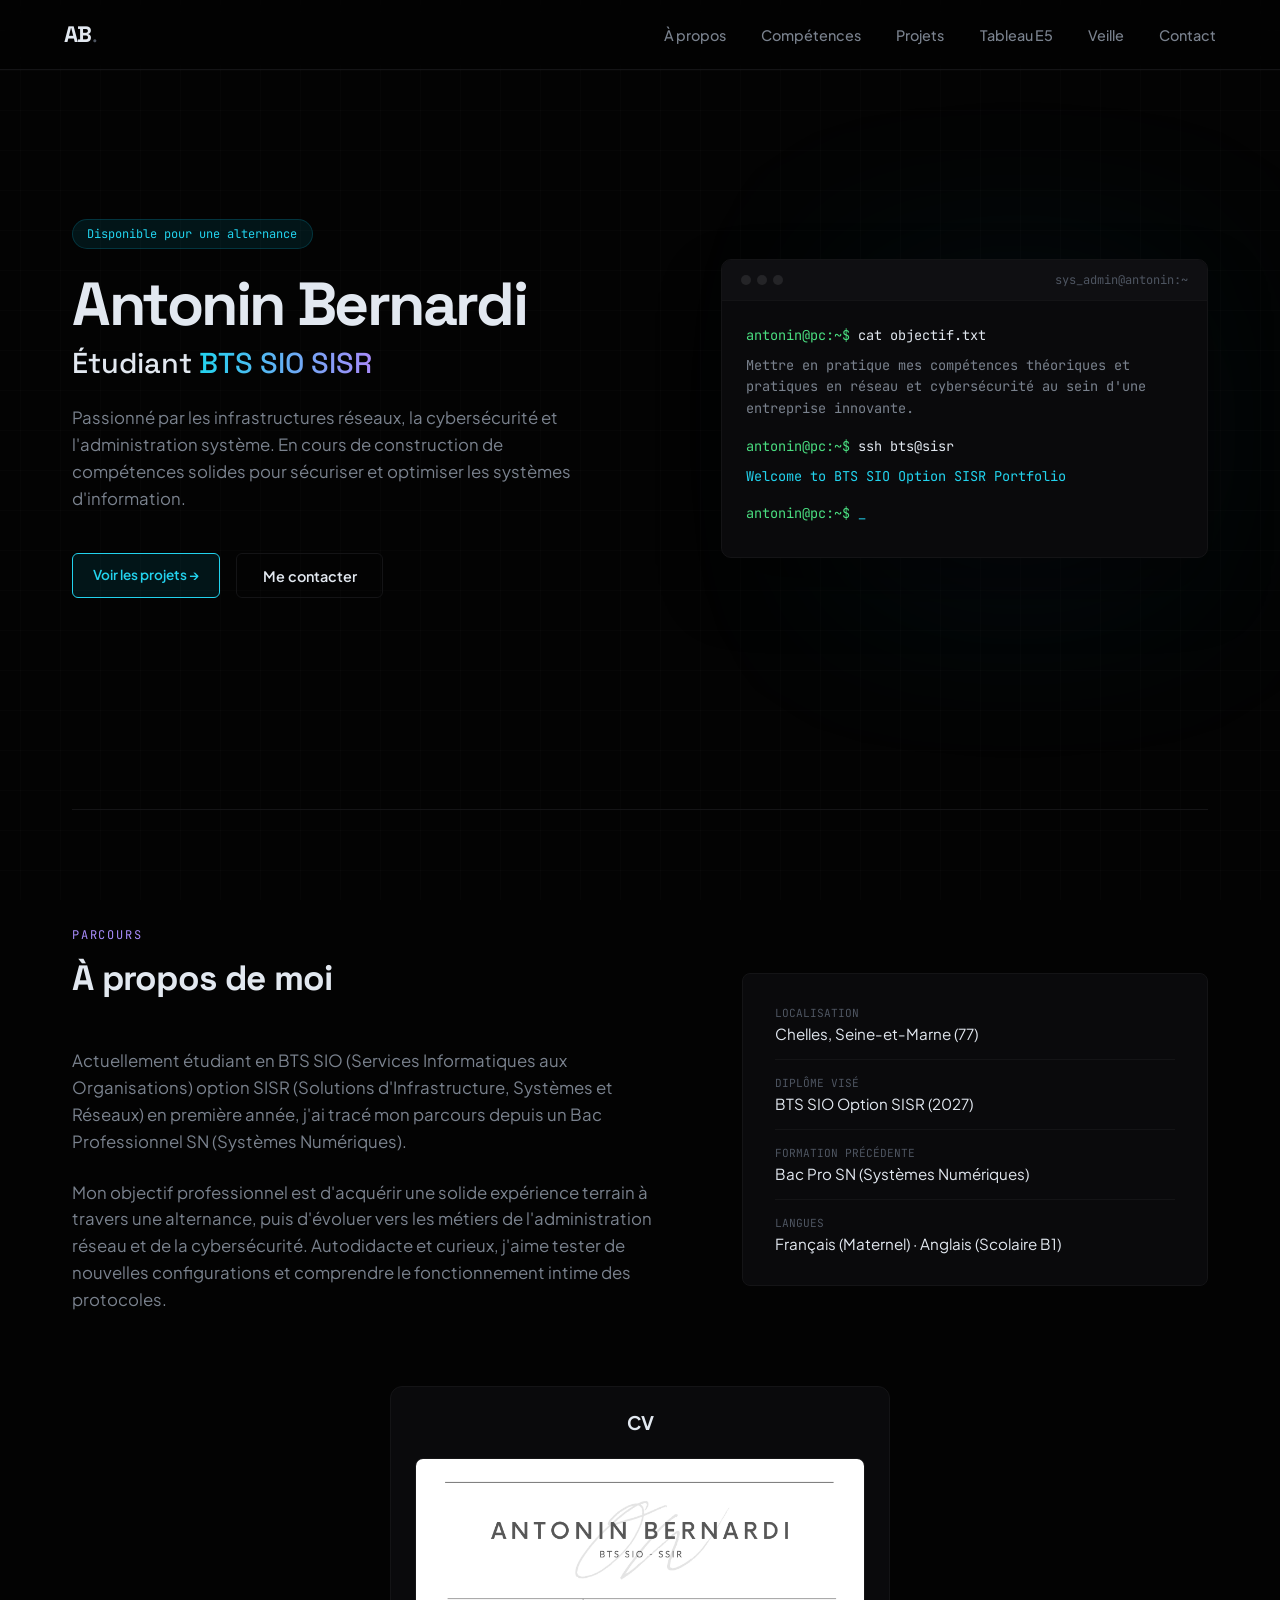
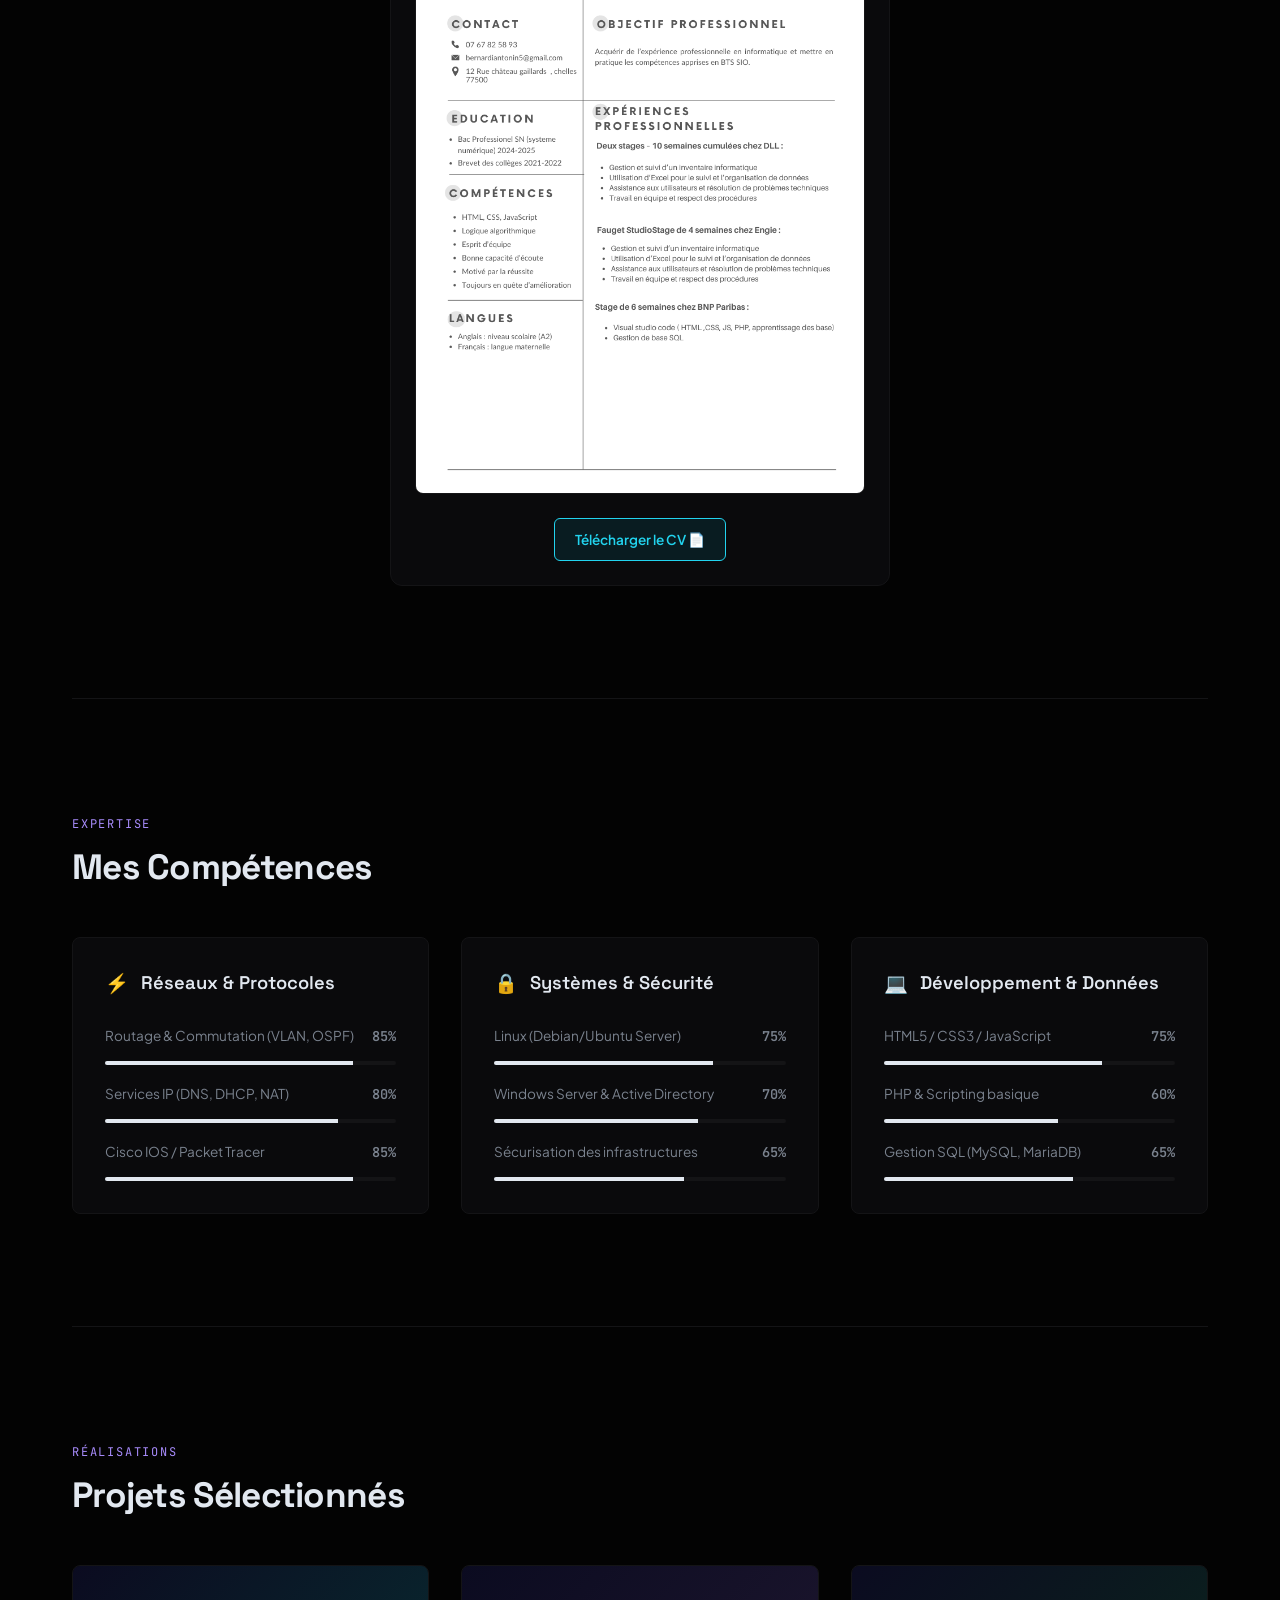
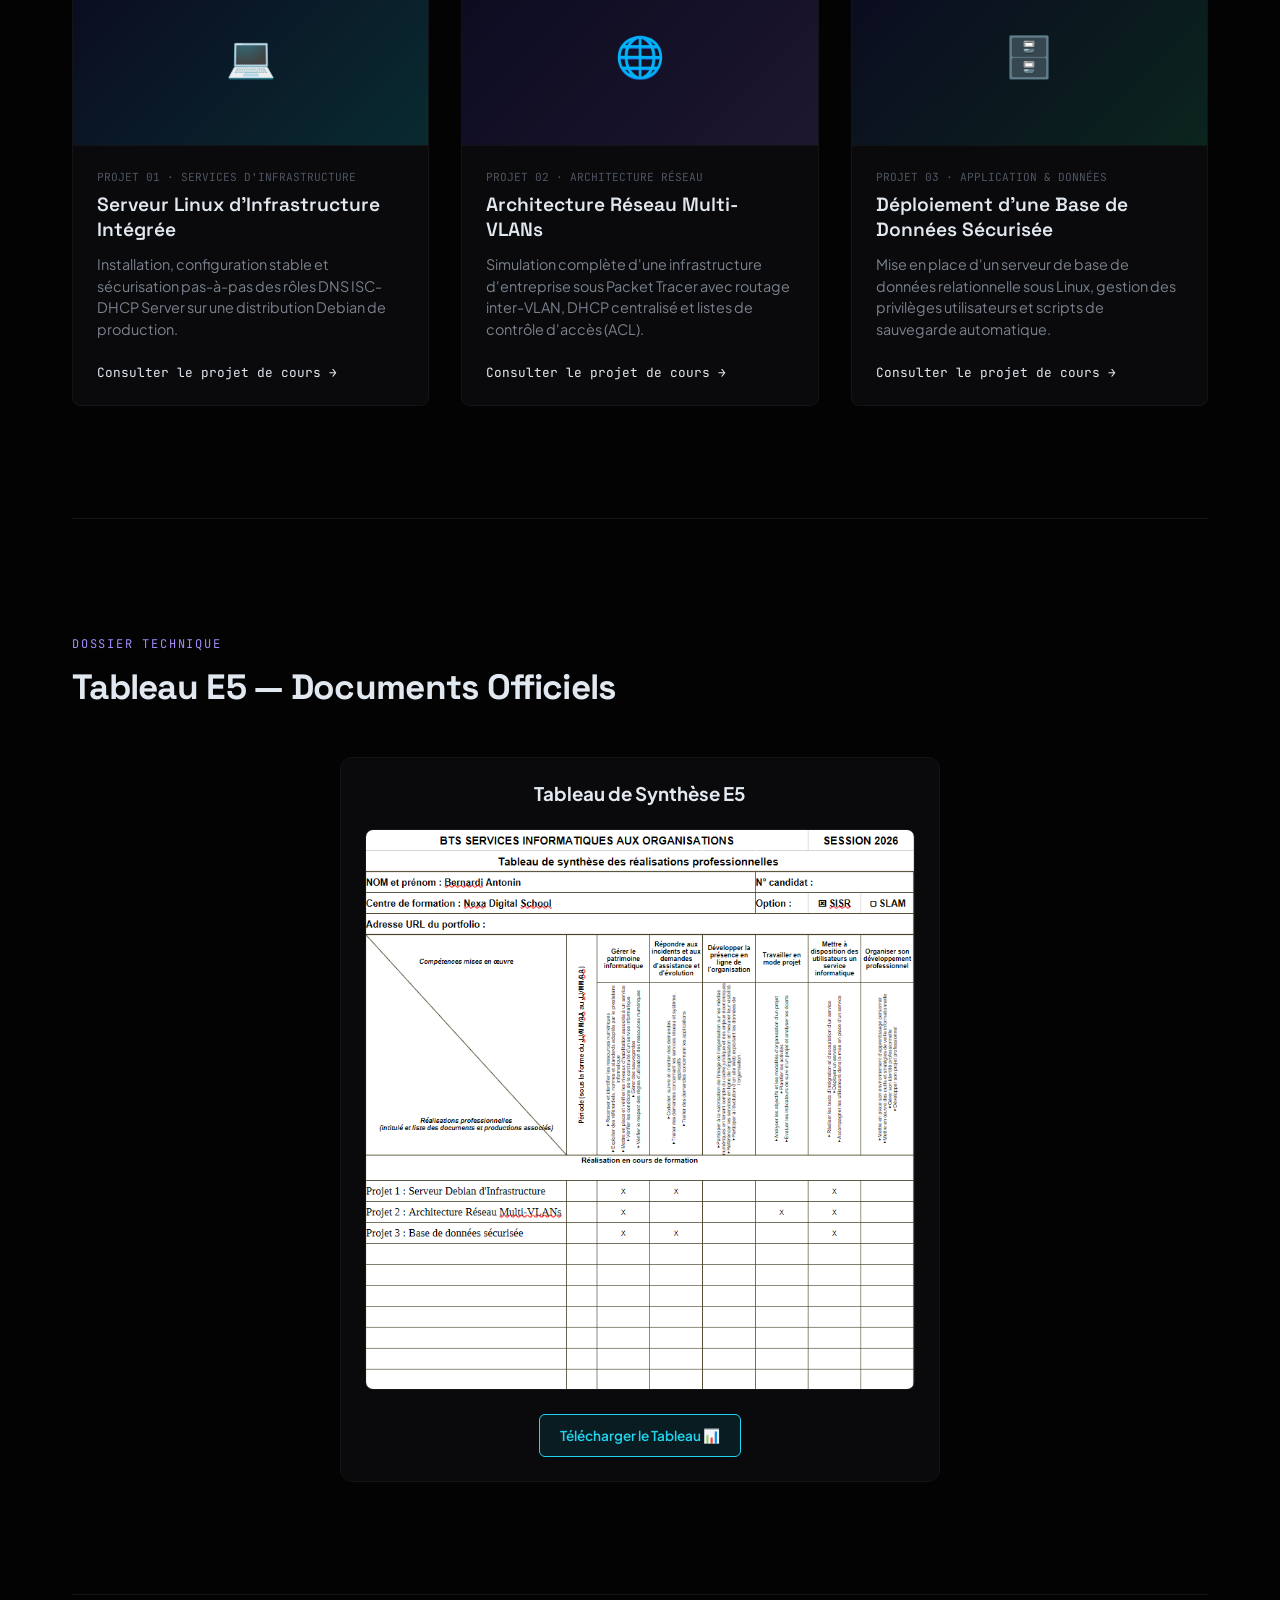
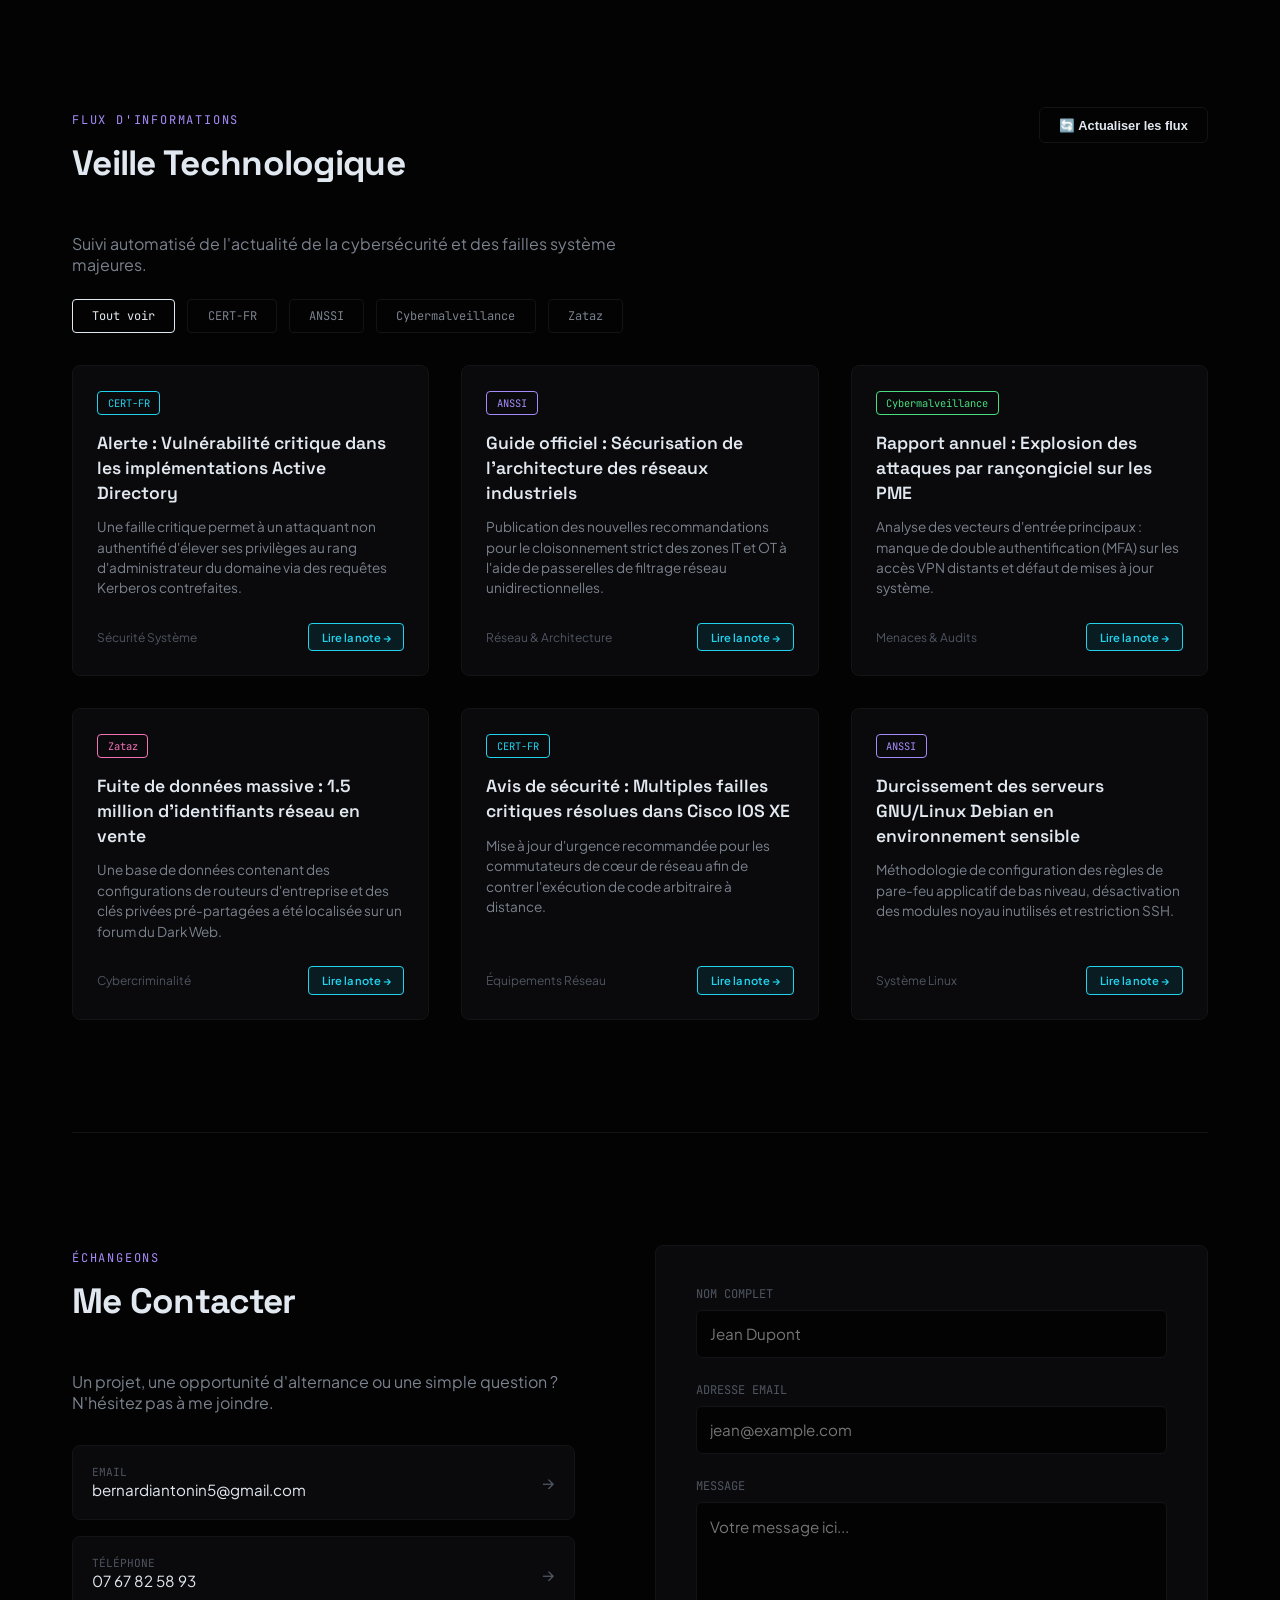
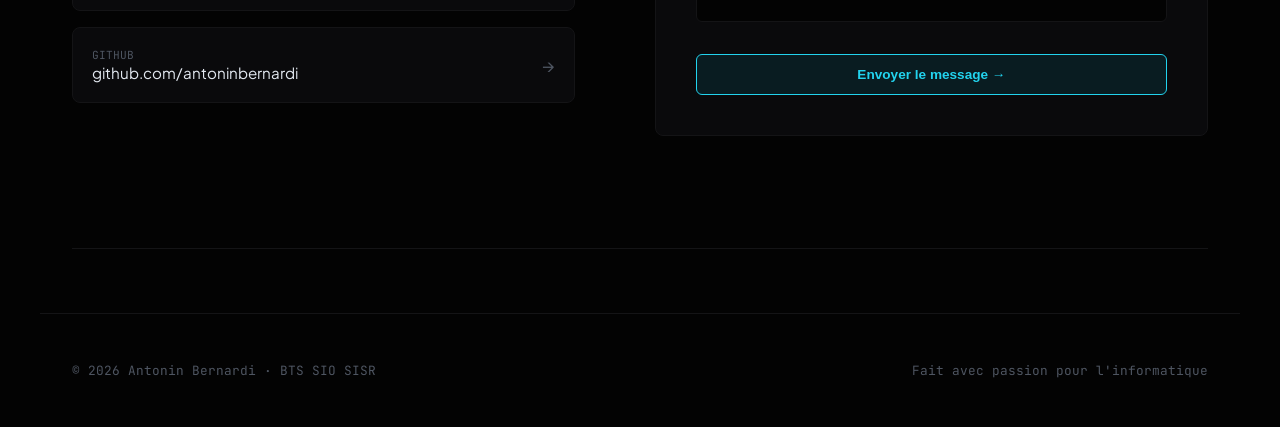
==== index.html @ 94ed448c "Rename index to index.html" ====
<!DOCTYPE html>
<html lang="fr">
<head>
  <meta charset="UTF-8" />
  <meta name="viewport" content="width=device-width, initial-scale=1.0" />
  <title>Antonin Bernardi — Portfolio BTS SIO SISR</title>
  <meta name="description" content="Portfolio d'Antonin Bernardi, étudiant BTS SIO SISR — Solutions d'infrastructure, réseaux, cybersécurité." />
  
  <link rel="preconnect" href="https://fonts.googleapis.com">
  <link rel="preconnect" href="https://fonts.gstatic.com" crossorigin>
  <link href="https://fonts.googleapis.com/css2?family=Space+Grotesk:wght@400;500;600;700&family=Plus+Jakarta+Sans:wght@400;500;600;700&family=JetBrains+Mono:wght@400;500&display=swap" rel="stylesheet">
  
  <link rel="stylesheet" href="css/style.css" />
</head>
<body>

  <div class="bg-mesh"><div class="bg-orb"></div></div>

  <nav>
    <a href="#hero" class="nav-logo">AB<span style="color:var(--text-muted);font-weight:400">.</span></a>
    <div class="nav-links">
      <a href="#about">À propos</a>
      <a href="#skills">Compétences</a>
      <a href="#projects">Projets</a>
      <a href="#Tableau-e5">Tableau E5</a>
      <a href="#veille">Veille</a>
      <a href="#contact">Contact</a>
    </div>
    <button class="nav-hamburger" aria-label="Menu">
      <span></span><span></span><span></span>
    </button>
  </nav>

  <main>
    <section id="hero">
      <div class="hero-left reveal">
        <div class="hero-badge">Disponible pour une alternance</div>
        <h1 class="hero-title">Antonin Bernardi</h1>
        <div class="hero-sub">Étudiant <span class="highlight">BTS SIO SISR</span></div>
        <p class="hero-desc">
          Passionné par les infrastructures réseaux, la cybersécurité et l'administration système. En cours de construction de compétences solides pour sécuriser et optimiser les systèmes d'information.
        </p>
        <div class="hero-actions">
          <a href="#projects" class="btn-primary">Voir les projets →</a>
          <a href="#contact" class="btn-secondary">Me contacter</a>
        </div>
      </div>
      
      <div class="hero-right reveal">
        <div class="hero-card">
          <div class="card-header">
            <span class="dot"></span><span class="dot"></span><span class="dot"></span>
            <span class="card-title">sys_admin@antonin:~</span>
          </div>
          <div class="card-body">
            <p class="code-ln"><span class="code-usr">antonin@pc:~$</span> cat objectif.txt</p>
            <p class="code-out">Mettre en pratique mes compétences théoriques et pratiques en réseau et cybersécurité au sein d'une entreprise innovante.</p>
            <p class="code-ln"><span class="code-usr">antonin@pc:~$</span> ssh bts@sisr</p>
            <p class="code-out" style="color:var(--cyan-txt)">Welcome to BTS SIO Option SISR Portfolio</p>
            <p class="code-ln"><span class="code-usr">antonin@pc:~$</span> <span class="cursor">_</span></p>
          </div>
        </div>
      </div>
    </section>

    <section id="about">
      <div class="section-container">
        <div class="about-inner">
          <div class="about-left reveal">
            <span class="section-tag">Parcours</span>
            <h2 class="section-title">À propos de moi</h2>
            <p class="about-text">
              Actuellement étudiant en BTS SIO (Services Informatiques aux Organisations) option SISR (Solutions d'Infrastructure, Systèmes et Réseaux) en première année, j'ai tracé mon parcours depuis un Bac Professionnel SN (Systèmes Numériques).
            </p>
            <p class="about-text">
              Mon objectif professionnel est d'acquérir une solide expérience terrain à travers une alternance, puis d'évoluer vers les métiers de l'administration réseau et de la cybersécurité. Autodidacte et curieux, j'aime tester de nouvelles configurations et comprendre le fonctionnement intime des protocoles.
            </p>
          </div>
          <div class="about-right reveal">
            <div class="info-box">
              <div class="info-item">
                <span class="info-lbl">Localisation</span>
                <span class="info-val">Chelles, Seine-et-Marne (77)</span>
              </div>
              <div class="info-item">
                <span class="info-lbl">Diplôme visé</span>
                <span class="info-val">BTS SIO Option SISR (2027)</span>
              </div>
              <div class="info-item">
                <span class="info-lbl">Formation Précédente</span>
                <span class="info-val">Bac Pro SN (Systèmes Numériques)</span>
              </div>
              <div class="info-item">
                <span class="info-lbl">Langues</span>
                <span class="info-val">Français (Maternel) · Anglais (Scolaire B1)</span>
              </div>
            </div>
          </div>
        </div>

        <div class="doc-viewer-grid" style="margin-top: 3rem; justify-content: center;">
          <div class="doc-box reveal" style="max-width: 500px; margin: 0 auto;">
            <h3>CV</h3>
            <div class="doc-preview">
              <a href="Image CV.png" target="_blank" title="Cliquez pour agrandir">
                <img src="Image CV.png" alt="Aperçu du CV" class="doc-img" />
              </a>
            </div>
            <a href="Image CV.png" download="CV_Antonin_Bernardi.png" class="btn-primary">Télécharger le CV 📄</a>
          </div>
        </div>

      </div>
    </section>

    <section id="skills">
      <div class="section-container">
        <span class="section-tag">Expertise</span>
        <h2 class="section-title">Mes Compétences</h2>
        <div class="skills-grid">
          <div class="skill-card reveal">
            <div class="skill-header">
              <span class="skill-icon">⚡</span>
              <h3>Réseaux & Protocoles</h3>
            </div>
            <div class="skill-body">
              <div class="skill-item">
                <div class="skill-info"><span>Routage & Commutation (VLAN, OSPF)</span><span class="skill-pct">85%</span></div>
                <div class="skill-bar"><div class="skill-fill" style="width: 85%"></div></div>
              </div>
              <div class="skill-item">
                <div class="skill-info"><span>Services IP (DNS, DHCP, NAT)</span><span class="skill-pct">80%</span></div>
                <div class="skill-bar"><div class="skill-fill" style="width: 80%"></div></div>
              </div>
              <div class="skill-item">
                <div class="skill-info"><span>Cisco IOS / Packet Tracer</span><span class="skill-pct">85%</span></div>
                <div class="skill-bar"><div class="skill-fill" style="width: 85%"></div></div>
              </div>
            </div>
          </div>
          
          <div class="skill-card reveal">
            <div class="skill-header">
              <span class="skill-icon">🔒</span>
              <h3>Systèmes & Sécurité</h3>
            </div>
            <div class="skill-body">
              <div class="skill-item">
                <div class="skill-info"><span>Linux (Debian/Ubuntu Server)</span><span class="skill-pct">75%</span></div>
                <div class="skill-bar"><div class="skill-fill" style="width: 75%"></div></div>
              </div>
              <div class="skill-item">
                <div class="skill-info"><span>Windows Server & Active Directory</span><span class="skill-pct">70%</span></div>
                <div class="skill-bar"><div class="skill-fill" style="width: 70%"></div></div>
              </div>
              <div class="skill-item">
                <div class="skill-info"><span>Sécurisation des infrastructures</span><span class="skill-pct">65%</span></div>
                <div class="skill-bar"><div class="skill-fill" style="width: 65%"></div></div>
              </div>
            </div>
          </div>
          
          <div class="skill-card reveal">
            <div class="skill-header">
              <span class="skill-icon">💻</span>
              <h3>Développement & Données</h3>
            </div>
            <div class="skill-body">
              <div class="skill-item">
                <div class="skill-info"><span>HTML5 / CSS3 / JavaScript</span><span class="skill-pct">75%</span></div>
                <div class="skill-bar"><div class="skill-fill" style="width: 75%"></div></div>
              </div>
              <div class="skill-item">
                <div class="skill-info"><span>PHP & Scripting basique</span><span class="skill-pct">60%</span></div>
                <div class="skill-bar"><div class="skill-fill" style="width: 60%"></div></div>
              </div>
              <div class="skill-item">
                <div class="skill-info"><span>Gestion SQL (MySQL, MariaDB)</span><span class="skill-pct">65%</span></div>
                <div class="skill-bar"><div class="skill-fill" style="width: 65%"></div></div>
              </div>
            </div>
          </div>
        </div>
      </div>
    </section>

    <section id="projects">
      <div class="section-container">
        <span class="section-tag">Réalisations</span>
        <h2 class="section-title">Projets Sélectionnés</h2>
        <div class="projects-grid">
          
          <div class="project-card reveal">
            <div class="project-img-placeholder" style="background: linear-gradient(135deg, #0b0b20, rgba(0,229,255,0.15))">💻</div>
            <div class="project-content">
              <span class="project-meta">Projet 01 · Services d'Infrastructure</span>
              <h3 class="project-title">Serveur Linux d'Infrastructure Intégrée</h3>
              <p class="project-desc">Installation, configuration stable et sécurisation pas-à-pas des rôles DNS ISC-DHCP Server sur une distribution Debian de production.</p>
              <a href="pages/projet1.html" class="project-link">Consulter le projet de cours →</a>
            </div>
          </div>
          
          <div class="project-card reveal">
            <div class="project-img-placeholder" style="background: linear-gradient(135deg, #0b0b20, rgba(139,92,246,0.15))">🌐</div>
            <div class="project-content">
              <span class="project-meta">Projet 02 · Architecture Réseau</span>
              <h3 class="project-title">Architecture Réseau Multi-VLANs</h3>
              <p class="project-desc">Simulation complète d'une infrastructure d'entreprise sous Packet Tracer avec routage inter-VLAN, DHCP centralisé et listes de contrôle d'accès (ACL).</p>
              <a href="pages/projet2.html" class="project-link">Consulter le projet de cours →</a>
            </div>
          </div>
          
          <div class="project-card reveal">
            <div class="project-img-placeholder" style="background: linear-gradient(135deg, #0b0b20, rgba(16,185,129,0.15))">🗄️</div>
            <div class="project-content">
              <span class="project-meta">Projet 03 · Application & Données</span>
              <h3 class="project-title">Déploiement d'une Base de Données Sécurisée</h3>
              <p class="project-desc">Mise en place d'un serveur de base de données relationnelle sous Linux, gestion des privilèges utilisateurs et scripts de sauvegarde automatique.</p>
              <a href="pages/projet3.html" class="project-link">Consulter le projet de cours →</a>
            </div>
          </div>
          
        </div>
      </div>
    </section>

    <section id="Tableau-e5">
      <div class="section-container">
        <span class="section-tag">Dossier Technique</span>
        <h2 class="section-title">Tableau E5 — Documents Officiels</h2>
        
        <div class="doc-viewer-grid" style="display: flex; justify-content: center;">
          
          <div class="doc-box reveal" style="width: 100%; max-width: 600px;">
            <h3>Tableau de Synthèse E5</h3>
            <div class="doc-preview">
              <a href="Image Tableau de Synthése.png" target="_blank" title="Cliquez pour agrandir">
                <img src="Image Tableau de Synthése.png" alt="Aperçu du Tableau" class="doc-img" />
              </a>
            </div>
            <a href="Image Tableau de Synthése.png" download="Tableau_Synthese.png" class="btn-primary">Télécharger le Tableau 📊</a>
          </div>

        </div>
      </div>
    </section>

    <section id="veille">
      <div class="section-container">
        <div class="veille-header-row" style="display:flex; justify-content:space-between; align-items:flex-start; flex-wrap:wrap; gap:1rem;">
          <div>
            <span class="section-tag">Flux d'informations</span>
            <h2 class="section-title">Veille Technologique</h2>
            <p style="color:var(--text-main); margin-bottom:1.5rem; max-width:600px;">Suivi automatisé de l'actualité de la cybersécurité et des failles système majeures.</p>
          </div>
          <button id="refresh-veille" class="btn-secondary" style="padding:0.6rem 1.2rem; font-size:0.8rem; display:inline-flex; align-items:center; gap:0.5rem; cursor:pointer;">
            🔄 Actualiser les flux
          </button>
        </div>
        <div class="veille-filters">
          <button class="source-btn active" data-source="all">Tout voir</button>
          <button class="source-btn" data-source="certfr">CERT-FR</button>
          <button class="source-btn" data-source="anssi">ANSSI</button>
          <button class="source-btn" data-source="cyber">Cybermalveillance</button>
          <button class="source-btn" data-source="zk">Zataz</button>
        </div>
        <div class="veille-grid" id="veille-container">
        </div>
      </div>
    </section>

    <section id="contact">
      <div class="section-container contact-inner">
        <div class="reveal">
          <span class="section-tag">Échangeons</span>
          <h2 class="section-title">Me Contacter</h2>
          <p style="color:var(--text-main); margin-bottom: 2rem;">Un projet, une opportunité d'alternance ou une simple question ? N'hésitez pas à me joindre.</p>
          <div class="contact-links">
            <a href="mailto:bernardiantonin5@gmail.com" class="contact-link">
              <div class="contact-link-left"><span class="contact-link-lbl">Email</span><span class="contact-link-val">bernardiantonin5@gmail.com</span></div>
              <span class="contact-link-arrow">→</span>
            </a>
            <a href="tel:0767825893" class="contact-link">
              <div class="contact-link-left"><span class="contact-link-lbl">Téléphone</span><span class="contact-link-val">07 67 82 58 93</span></div>
              <span class="contact-link-arrow">→</span>
            </a>
            <a href="https://github.com/antoninbernardi" target="_blank" class="contact-link">
              <div class="contact-link-left"><span class="contact-link-lbl">GitHub</span><span class="contact-link-val">github.com/antoninbernardi</span></div>
              <span class="contact-link-arrow">→</span>
            </a>
          </div>
        </div>

        <div class="reveal">
          <form class="contact-form" onsubmit="event.preventDefault(); alert('Message simulé avec succès !');">
            <div class="form-group">
              <label class="form-label" for="name">Nom complet</label>
              <input class="form-input" type="text" id="name" placeholder="Jean Dupont" required />
            </div>
            <div class="form-group">
              <label class="form-label" for="email">Adresse Email</label>
              <input class="form-input" type="email" id="email" placeholder="jean@example.com" required />
            </div>
            <div class="form-group">
              <label class="form-label" for="message">Message</label>
              <textarea class="form-textarea" id="message" placeholder="Votre message ici..." required></textarea>
            </div>
            <button type="submit" class="btn-primary form-submit">Envoyer le message →</button>
          </form>
        </div>
      </div>
    </section>
  </main>

  <footer>
    <span>© 2026 Antonin Bernardi · BTS SIO SISR</span>
    <span>Fait avec passion pour l'informatique</span>
  </footer>

  <script src="js/main.js"></script>
</body>
</html>
---- css/style.css ----
:root {
    --bg: #030303;
    --surface: #0a0a0c;
    --border: #141416;
    --text-main: #7a828e;
    --text-bright: #e2e8f0;
    --text-muted: #4e5561;
    --cyan-bg: rgba(6, 182, 212, 0.10);
    --cyan-txt: #22d3ee;
    --violet-bg: rgba(139, 92, 246, 0.10);
    --violet-txt: #a78bfa;
    --green-bg: rgba(34, 197, 94, 0.10);
    --green-txt: #4ade80;
    --pink-bg: rgba(236, 72, 153, 0.10);
    --pink-txt: #f472b6;
}

* {
    margin: 0;
    padding: 0;
    box-sizing: border-box;
}

html {
    scroll-behavior: smooth;
    background-color: var(--bg);
    color: var(--text-bright);
    font-family: 'Plus Jakarta Sans', sans-serif;
    -webkit-font-smoothing: antialiased;
}

body {
    overflow-x: hidden;
    position: relative;
}

/* ── FOND DE MAILLE HYBRIDE GRAPHISME AVANCÉ ── */
.bg-mesh {
    position: fixed;
    top: 0;
    left: 0;
    width: 100vw;
    height: 100vh;
    z-index: -2;
    background-image: linear-gradient(rgba(255, 255, 255, 0.015) 1px, transparent 1px), linear-gradient(90deg, rgba(255, 255, 255, 0.015) 1px, transparent 1px);
    background-size: 40px 40px;
    background-position: center center;
}

.bg-orb {
    position: absolute;
    top: 20%;
    left: 60%;
    width: 500px;
    height: 500px;
    background: radial-gradient(circle, rgba(139, 92, 246, 0.08) 0%, rgba(6, 182, 212, 0.03) 50%, transparent 100%);
    filter: blur(60px);
    z-index: -1;
    pointer-events: none;
}

/* ── BARRE DE NAVIGATION (FIXE ULTRA CLEAN) ── */
nav {
    position: fixed;
    top: 0;
    left: 0;
    width: 100%;
    height: 70px;
    background: rgba(3, 3, 3, 0.75);
    backdrop-filter: blur(12px);
    -webkit-backdrop-filter: blur(12px);
    border-bottom: 1px solid var(--border);
    display: flex;
    justify-content: space-between;
    align-items: center;
    padding: 0 4rem;
    z-index: 100;
}

.nav-logo {
    font-family: 'Space Grotesk', sans-serif;
    font-weight: 700;
    font-size: 1.4rem;
    color: var(--text-bright);
    text-decoration: none;
    letter-spacing: -0.03em;
}

.nav-links {
    display: flex;
    gap: 2.2rem;
}

    .nav-links a {
        color: var(--text-main);
        text-decoration: none;
        font-size: 0.9rem;
        font-weight: 500;
        transition: color 0.25s ease;
    }

        .nav-links a:hover {
            color: var(--text-bright);
        }

.nav-hamburger {
    display: none;
    flex-direction: column;
    gap: 5px;
    background: none;
    border: none;
    cursor: pointer;
}

    .nav-hamburger span {
        width: 22px;
        height: 2px;
        background: var(--text-bright);
        transition: 0.3s;
    }

/* ── CONTENEURS DU CONTENU GLOBAL ── */
main {
    max-width: 1200px;
    margin: 0 auto;
    padding: 0 2rem;
}

section {
    padding: 7rem 0;
    border-bottom: 1px solid var(--border);
}

.section-container {
    width: 100%;
}

.section-tag {
    font-family: 'JetBrains Mono', monospace;
    font-size: 0.75rem;
    color: var(--violet-txt);
    text-transform: uppercase;
    letter-spacing: 0.15em;
    display: inline-block;
    margin-bottom: 0.75rem;
}

.section-title {
    font-family: 'Space Grotesk', sans-serif;
    font-size: 2.2rem;
    font-weight: 700;
    letter-spacing: -0.02em;
    margin-bottom: 3rem;
}

/* ── MODULE HERO DE PRÉSENTATION ── */
#hero {
    min-height: 90vh;
    display: grid;
    grid-template-columns: 1.2fr 1fr;
    align-items: center;
    gap: 4rem;
    padding-top: 120px;
}

.hero-badge {
    display: inline-flex;
    background: var(--cyan-bg);
    color: var(--cyan-txt);
    font-family: 'JetBrains Mono', monospace;
    font-size: 0.75rem;
    padding: 0.4rem 0.9rem;
    border-radius: 20px;
    border: 1px solid rgba(6, 182, 212, 0.2);
    margin-bottom: 1.5rem;
}

.hero-title {
    font-family: 'Space Grotesk', sans-serif;
    font-size: 3.8rem;
    font-weight: 700;
    line-height: 1.05;
    letter-spacing: -0.04em;
    margin-bottom: 0.5rem;
}

.hero-sub {
    font-family: 'Space Grotesk', sans-serif;
    font-size: 1.8rem;
    color: var(--text-bright);
    font-weight: 500;
    margin-bottom: 1.5rem;
}

    .hero-sub .highlight {
        color: transparent;
        -webkit-text-fill-color: transparent;
        background: linear-gradient(90deg, var(--cyan-txt), var(--violet-txt));
        -webkit-background-clip: text;
        background-clip: text;
    }

.hero-desc {
    color: var(--text-main);
    font-size: 1.05rem;
    line-height: 1.6;
    margin-bottom: 2.5rem;
    max-width: 520px;
}

.hero-actions {
    display: flex;
    gap: 1rem;
}

.btn-primary {
    background: var(--text-bright);
    color: var(--bg);
    padding: 0.8rem 1.6rem;
    border-radius: 6px;
    text-decoration: none;
    font-size: 0.9rem;
    font-weight: 600;
    border: 1px solid var(--text-bright);
    transition: all 0.25s ease;
}

    .btn-primary:hover {
        background: transparent;
        color: var(--text-bright);
    }

.btn-secondary {
    background: transparent;
    color: var(--text-bright);
    padding: 0.8rem 1.6rem;
    border-radius: 6px;
    text-decoration: none;
    font-size: 0.9rem;
    font-weight: 600;
    border: 1px solid var(--border);
    transition: background 0.25s, border-color 0.25s;
}

    .btn-secondary:hover {
        border-color: var(--text-main);
        background: rgba(255, 255, 255, 0.02);
    }

/* CARTE CONSOLE LINUX */
.hero-card {
    background: var(--surface);
    border: 1px solid var(--border);
    border-radius: 10px;
    box-shadow: 0 30px 60px rgba(0, 0, 0, 0.4);
    overflow: hidden;
}

.card-header {
    background: #0f0f12;
    padding: 0.75rem 1.2rem;
    border-bottom: 1px solid var(--border);
    display: flex;
    align-items: center;
    gap: 6px;
}

    .card-header .dot {
        width: 10px;
        height: 10px;
        border-radius: 50%;
        background: #242427;
    }

.card-title {
    font-family: 'JetBrains Mono', monospace;
    font-size: 0.75rem;
    color: var(--text-muted);
    margin-left: auto;
}

.card-body {
    padding: 1.5rem;
    font-family: 'JetBrains Mono', monospace;
    font-size: 0.85rem;
    line-height: 1.6;
}

.code-ln {
    color: var(--text-bright);
    margin-bottom: 0.5rem;
}

.code-usr {
    color: var(--green-txt);
}

.code-out {
    color: var(--text-main);
    margin-bottom: 1rem;
}

.cursor {
    animation: blink 1s infinite;
    color: var(--cyan-txt);
}

@keyframes blink {
    50% {
        opacity: 0;
    }
}

/* ── PARCOURS À PROPOS ── */
.about-inner {
    display: grid;
    grid-template-columns: 1.3fr 1fr;
    gap: 4rem;
    align-items: center;
}

.about-text {
    color: var(--text-main);
    font-size: 1.05rem;
    line-height: 1.6;
    margin-bottom: 1.5rem;
}

.info-box {
    background: var(--surface);
    border: 1px solid var(--border);
    border-radius: 8px;
    padding: 2rem;
}

.info-item {
    display: flex;
    flex-direction: column;
    padding-bottom: 1rem;
    margin-bottom: 1rem;
    border-bottom: 1px solid var(--border);
}

    .info-item:last-child {
        border-bottom: none;
        margin-bottom: 0;
        padding-bottom: 0;
    }

.info-lbl {
    font-family: 'JetBrains Mono', monospace;
    font-size: 0.7rem;
    color: var(--text-muted);
    text-transform: uppercase;
}

.info-val {
    font-size: 0.95rem;
    color: var(--text-bright);
    margin-top: 0.25rem;
}

/* ── GRILLE DES COMPÉTENCES TECHNIQUES ── */
.skills-grid {
    display: grid;
    grid-template-columns: repeat(3, 1fr);
    gap: 2rem;
}

.skill-card {
    background: var(--surface);
    border: 1px solid var(--border);
    border-radius: 8px;
    padding: 2rem;
}

.skill-header {
    display: flex;
    align-items: center;
    gap: 0.75rem;
    margin-bottom: 2rem;
}

.skill-icon {
    font-size: 1.2rem;
}

.skill-header h3 {
    font-family: 'Space Grotesk', sans-serif;
    font-size: 1.15rem;
    font-weight: 600;
}

.skill-item {
    margin-bottom: 1.25rem;
}


.skill-info {
    display: flex;
    justify-content: space-between;
    align-items: center;
    width: 100%;
    margin-bottom: 0.5rem;
}

.skill-pct {
    font-family: 'JetBrains Mono', monospace;
    font-size: 0.85rem;
    color: var(--text-bright);
    font-weight: 600;
}

    .skill-item:last-child {
        margin-bottom: 0;
    }

    .skill-item span {
        font-size: 0.85rem;
        color: var(--text-main);
        display: block;
        margin-bottom: 0.5rem;
    }

.skill-bar {
    width: 100%;
    height: 4px;
    background: var(--border);
    border-radius: 2px;
    overflow: hidden;
}

.skill-fill {
    height: 100%;
    background: var(--text-bright);
    width: 0%;
    transition: width 1s cubic-bezier(0.16, 1, 0.3, 1);
}

/* ── GRILLE DE PRÉSENTATION DES PROJETS ── */
.projects-grid {
    display: grid;
    grid-template-columns: repeat(3, 1fr);
    gap: 2rem;
}

.project-card {
    background: var(--surface);
    border: 1px solid var(--border);
    border-radius: 8px;
    overflow: hidden;
    display: flex;
    flex-direction: column;
}

.project-img-placeholder {
    width: 100%;
    height: 180px;
    display: flex;
    align-items: center;
    justify-content: center;
    font-size: 2.5rem;
    border-bottom: 1px solid var(--border);
}

.project-content {
    padding: 1.5rem;
    display: flex;
    flex-direction: column;
    flex-grow: 1;
}

.project-meta {
    font-family: 'JetBrains Mono', monospace;
    font-size: 0.7rem;
    color: var(--text-muted);
    text-transform: uppercase;
    margin-bottom: 0.5rem;
}

.project-title {
    font-family: 'Space Grotesk', sans-serif;
    font-size: 1.2rem;
    font-weight: 600;
    margin-bottom: 0.75rem;
}

.project-desc {
    color: var(--text-main);
    font-size: 0.9rem;
    line-height: 1.5;
    margin-bottom: 1.5rem;
}

.project-link {
    font-family: 'JetBrains Mono', monospace;
    font-size: 0.8rem;
    color: var(--text-bright);
    text-decoration: none;
    margin-top: auto;
}

/* ── EXAMENS ET PREUVE E5 ── */
.doc-viewer-grid {
    display: grid;
    grid-template-columns: 1fr 1fr;
    gap: 4rem;
    align-items: center;
}

.doc-info h3 {
    font-family: 'Space Grotesk', sans-serif;
    font-size: 1.4rem;
    margin-bottom: 1rem;
}

.doc-info p {
    color: var(--text-main);
    line-height: 1.6;
    margin-bottom: 2rem;
}

.cv-preview-img {
    width: 100%;
    max-width: 400px;
    border-radius: 6px;
    border: 1px solid var(--border);
    box-shadow: 0 15px 35px rgba(0,0,0,0.3);
    display: block;
    margin: 0 auto;
}

/* ── MODULE VEILLE TECHNOLOGIQUE AUTOMATIQUE ── */
.veille-filters {
    display: flex;
    gap: 0.75rem;
    margin-bottom: 2rem;
}

.source-btn {
    background: transparent;
    border: 1px solid var(--border);
    color: var(--text-main);
    padding: 0.5rem 1.2rem;
    border-radius: 4px;
    font-family: 'JetBrains Mono', monospace;
    font-size: 0.75rem;
    cursor: pointer;
    transition: all 0.2s;
}

    .source-btn:hover, .source-btn.active {
        border-color: var(--text-bright);
        color: var(--text-bright);
    }

.veille-grid {
    display: grid;
    grid-template-columns: repeat(3, 1fr);
    gap: 2rem;
}

.veille-card {
    background: var(--surface);
    border: 1px solid var(--border);
    border-radius: 8px;
    padding: 1.5rem;
    display: flex;
    flex-direction: column;
    justify-content: space-between;
}

.veille-source-tag {
    font-family: 'JetBrains Mono', monospace;
    font-size: 0.65rem;
    padding: 0.25rem 0.6rem;
    border-radius: 4px;
    border: 1px solid transparent;
    display: inline-block;
    margin-bottom: 1rem;
}

.veille-title {
    font-family: 'Space Grotesk', sans-serif;
    font-size: 1.1rem;
    font-weight: 600;
    margin-bottom: 0.75rem;
    line-height: 1.4;
}

    .veille-title a {
        color: var(--text-bright);
        text-decoration: none;
    }

.veille-desc {
    color: var(--text-main);
    font-size: 0.85rem;
    line-height: 1.5;
}

/* ── FORMULAIRE DE CONTACT ── */
.contact-inner {
    display: grid;
    grid-template-columns: 1fr 1.1fr;
    gap: 5rem;
}

.contact-links {
    display: flex;
    flex-direction: column;
    gap: 1rem;
}

.contact-link {
    background: var(--surface);
    border: 1px solid var(--border);
    border-radius: 8px;
    padding: 1.2rem;
    display: flex;
    align-items: center;
    justify-content: space-between;
    text-decoration: none;
    transition: border-color 0.25s;
}

    .contact-link:hover {
        border-color: var(--text-muted);
    }

.contact-link-lbl {
    font-family: 'JetBrains Mono', monospace;
    font-size: 0.7rem;
    color: var(--text-muted);
    text-transform: uppercase;
    display: block;
}

.contact-link-val {
    font-size: 0.95rem;
    color: var(--text-bright);
    margin-top: 0.25rem;
}

.contact-link-arrow {
    color: var(--text-muted);
    font-size: 1.1rem;
}

.contact-form {
    background: var(--surface);
    border: 1px solid var(--border);
    border-radius: 8px;
    padding: 2.5rem;
    display: flex;
    flex-direction: column;
    gap: 1.5rem;
}

.form-group {
    display: flex;
    flex-direction: column;
    gap: 0.5rem;
}

.form-label {
    font-family: 'JetBrains Mono', monospace;
    font-size: 0.75rem;
    color: var(--text-muted);
    text-transform: uppercase;
}

.form-input, .form-textarea {
    background: #030303;
    border: 1px solid var(--border);
    padding: 0.85rem;
    border-radius: 6px;
    color: var(--text-bright);
    font-family: inherit;
    font-size: 0.95rem;
    transition: border-color 0.2s;
}

.form-textarea {
    height: 120px;
    resize: none;
}

    .form-input:focus, .form-textarea:focus {
        outline: none;
        border-color: var(--text-muted);
    }

.form-submit {
    cursor: pointer;
    margin-top: 0.5rem;
}

/* ── BAS DE PAGE (FOOTER) ── */
footer {
    max-width: 1200px;
    margin: 4rem auto 0;
    padding: 3rem 2rem;
    border-top: 1px solid var(--border);
    display: flex;
    justify-content: space-between;
    font-family: 'JetBrains Mono', monospace;
    font-size: 0.8rem;
    color: var(--text-muted);
}

/* ── ANIMATIONS DE REVEAL (Gérées par le JS d'origine) ── */
.reveal {
    opacity: 0;
    transform: translateY(20px);
    transition: opacity 0.6s cubic-bezier(0.16, 1, 0.3, 1), transform 0.6s cubic-bezier(0.16, 1, 0.3, 1);
}

    .reveal.visible {
        opacity: 1;
        transform: none;
    }

.skill-fill.animated {
    /* Déclenché par JS */
}

/* ── RESPONSIVE ── */
@media (max-width: 1024px) {
    #hero {
        grid-template-columns: 1fr;
        text-align: center;
        justify-items: center;
        padding-top: 7rem;
    }

    .hero-desc {
        margin: 0 auto 2.5rem;
    }

    .hero-actions {
        justify-content: center;
    }

    .hero-card {
        display: none;
    }

    .about-inner, .doc-viewer-grid, .contact-inner {
        grid-template-columns: 1fr;
        gap: 3rem;
    }

    .skills-grid, .projects-grid, .veille-grid {
        grid-template-columns: repeat(2, 1fr);
        gap: 1.5rem;
    }
}

@media (max-width: 768px) {
    nav {
        padding: 0 1.5rem;
    }

    .nav-links {
        display: none;
        flex-direction: column;
        position: absolute;
        top: 70px;
        left: 0;
        width: 100%;
        background: var(--bg);
        border-bottom: 1px solid var(--border);
        padding: 2rem;
        gap: 1.5rem;
    }

        .nav-links.open {
            display: flex;
        }

    .nav-hamburger {
        display: flex;
    }

    .skills-grid, .projects-grid, .veille-grid {
        grid-template-columns: 1fr;
    }

    footer {
        flex-direction: column;
        gap: 1rem;
        text-align: center;
    }
}

/* ── GRILLE E5 (CV + TABLEAU) ── */
.doc-viewer-grid {
    display: grid;
    grid-template-columns: repeat(auto-fit, minmax(300px, 1fr));
    gap: 2rem;
    margin-top: 2rem;
}

.doc-box {
    background: var(--surface);
    border: 1px solid var(--border);
    border-radius: 12px;
    padding: 1.5rem;
    text-align: center;
    transition: transform 0.3s ease;
}

.doc-preview {
    margin: 1.5rem 0;
    border: 1px solid rgba(255, 255, 255, 0.05);
    border-radius: 8px;
    overflow: hidden;
    cursor: zoom-in;
}

.doc-img {
    width: 100%;
    height: auto;
    display: block;
    transition: transform 0.3s ease;
}

.doc-preview:hover .doc-img {
    transform: scale(1.05);
}

.btn-primary {
    display: inline-block;
    padding: 0.75rem 1.25rem;
    background: var(--cyan-bg);
    color: var(--cyan-txt);
    border: 1px solid var(--cyan-txt);
    border-radius: 6px;
    text-decoration: none;
    font-size: 0.85rem;
    font-weight: 600;
    transition: all 0.2s;
}

    .btn-primary:hover {
        background: var(--cyan-txt);
        color: var(--bg);
    }
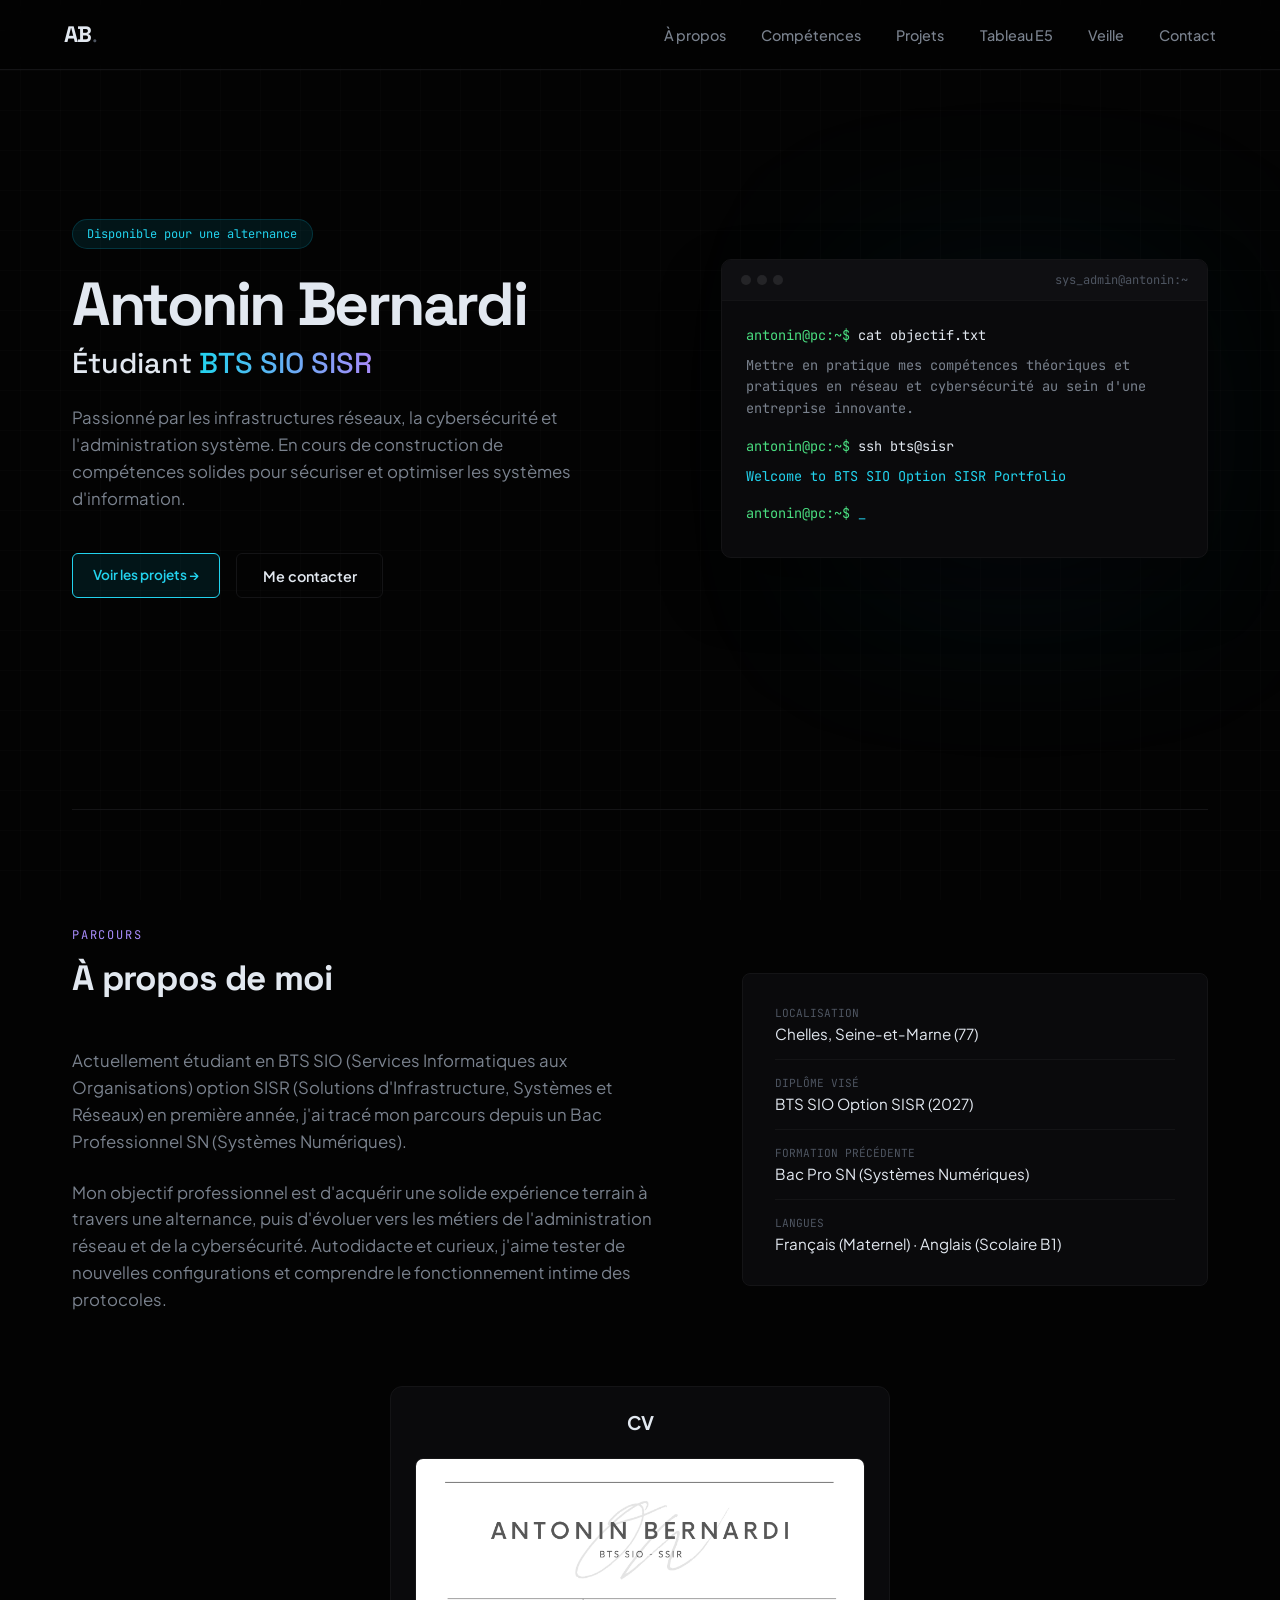
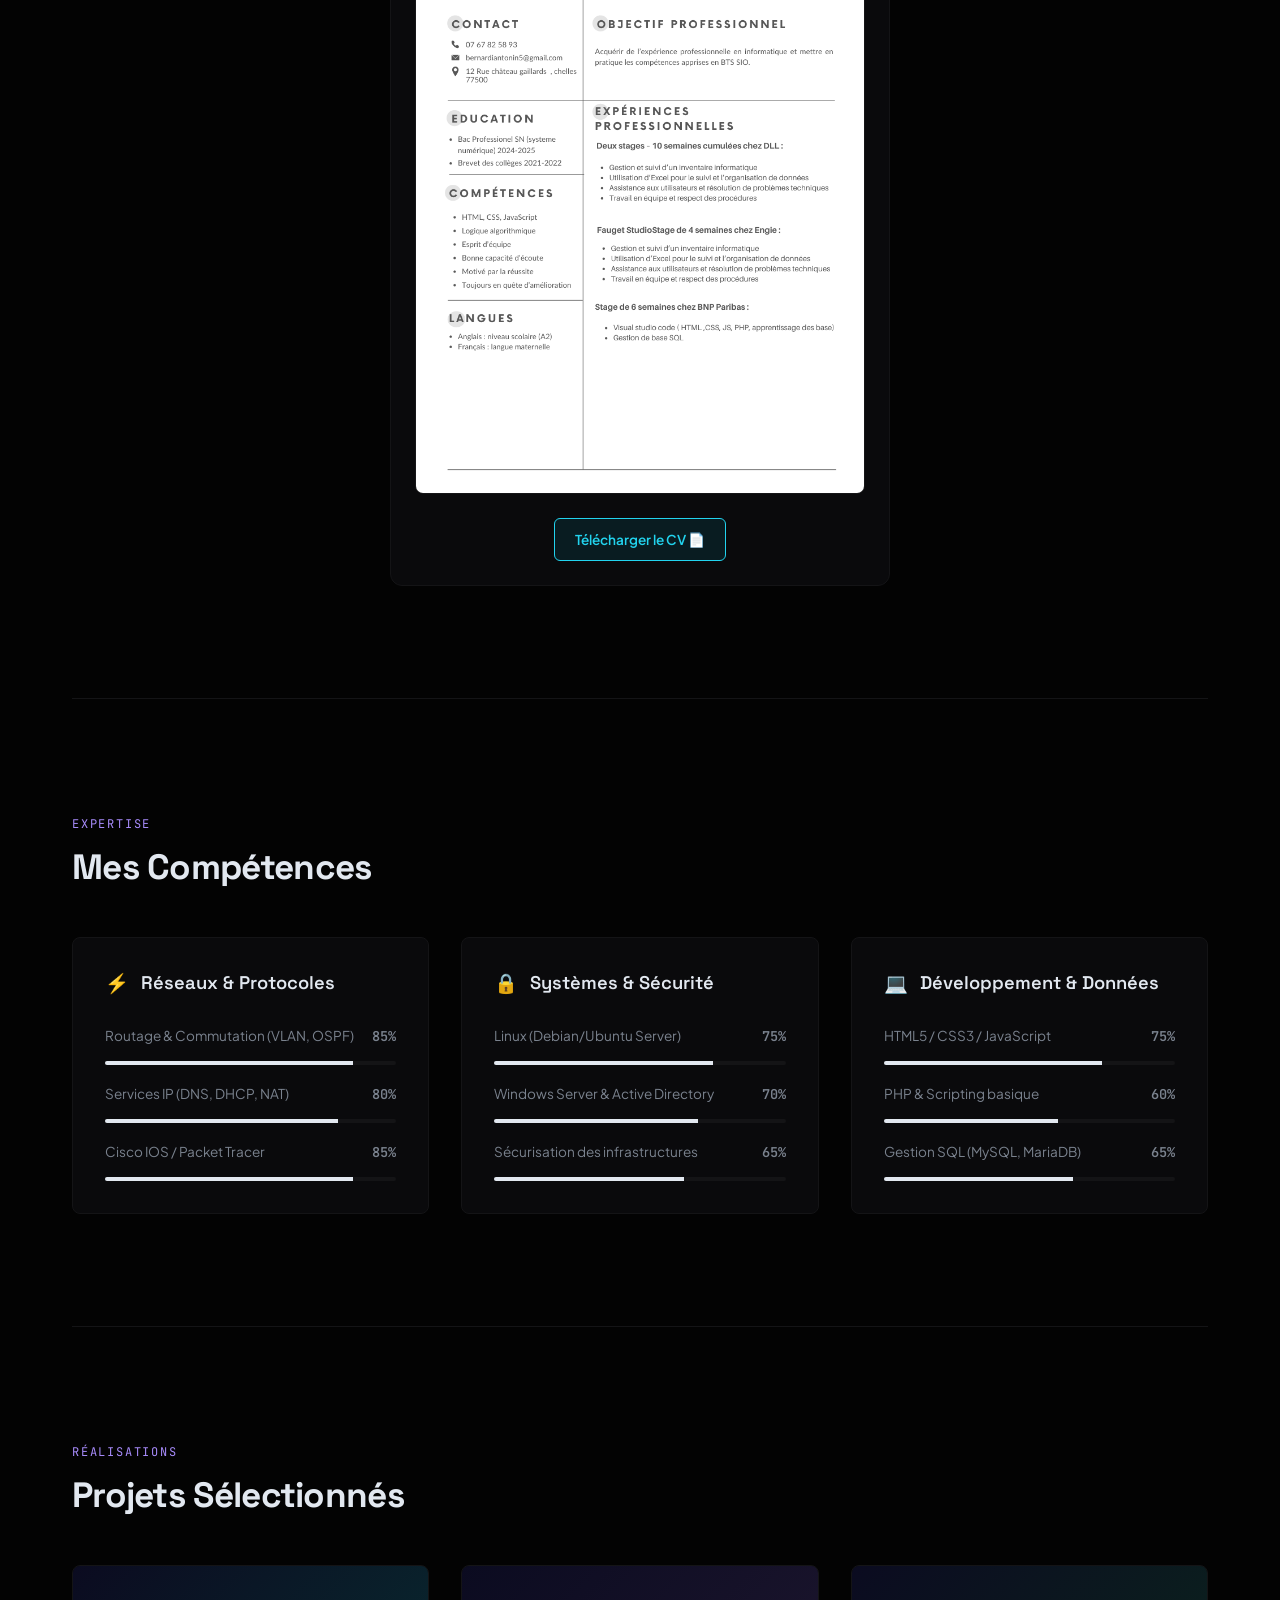
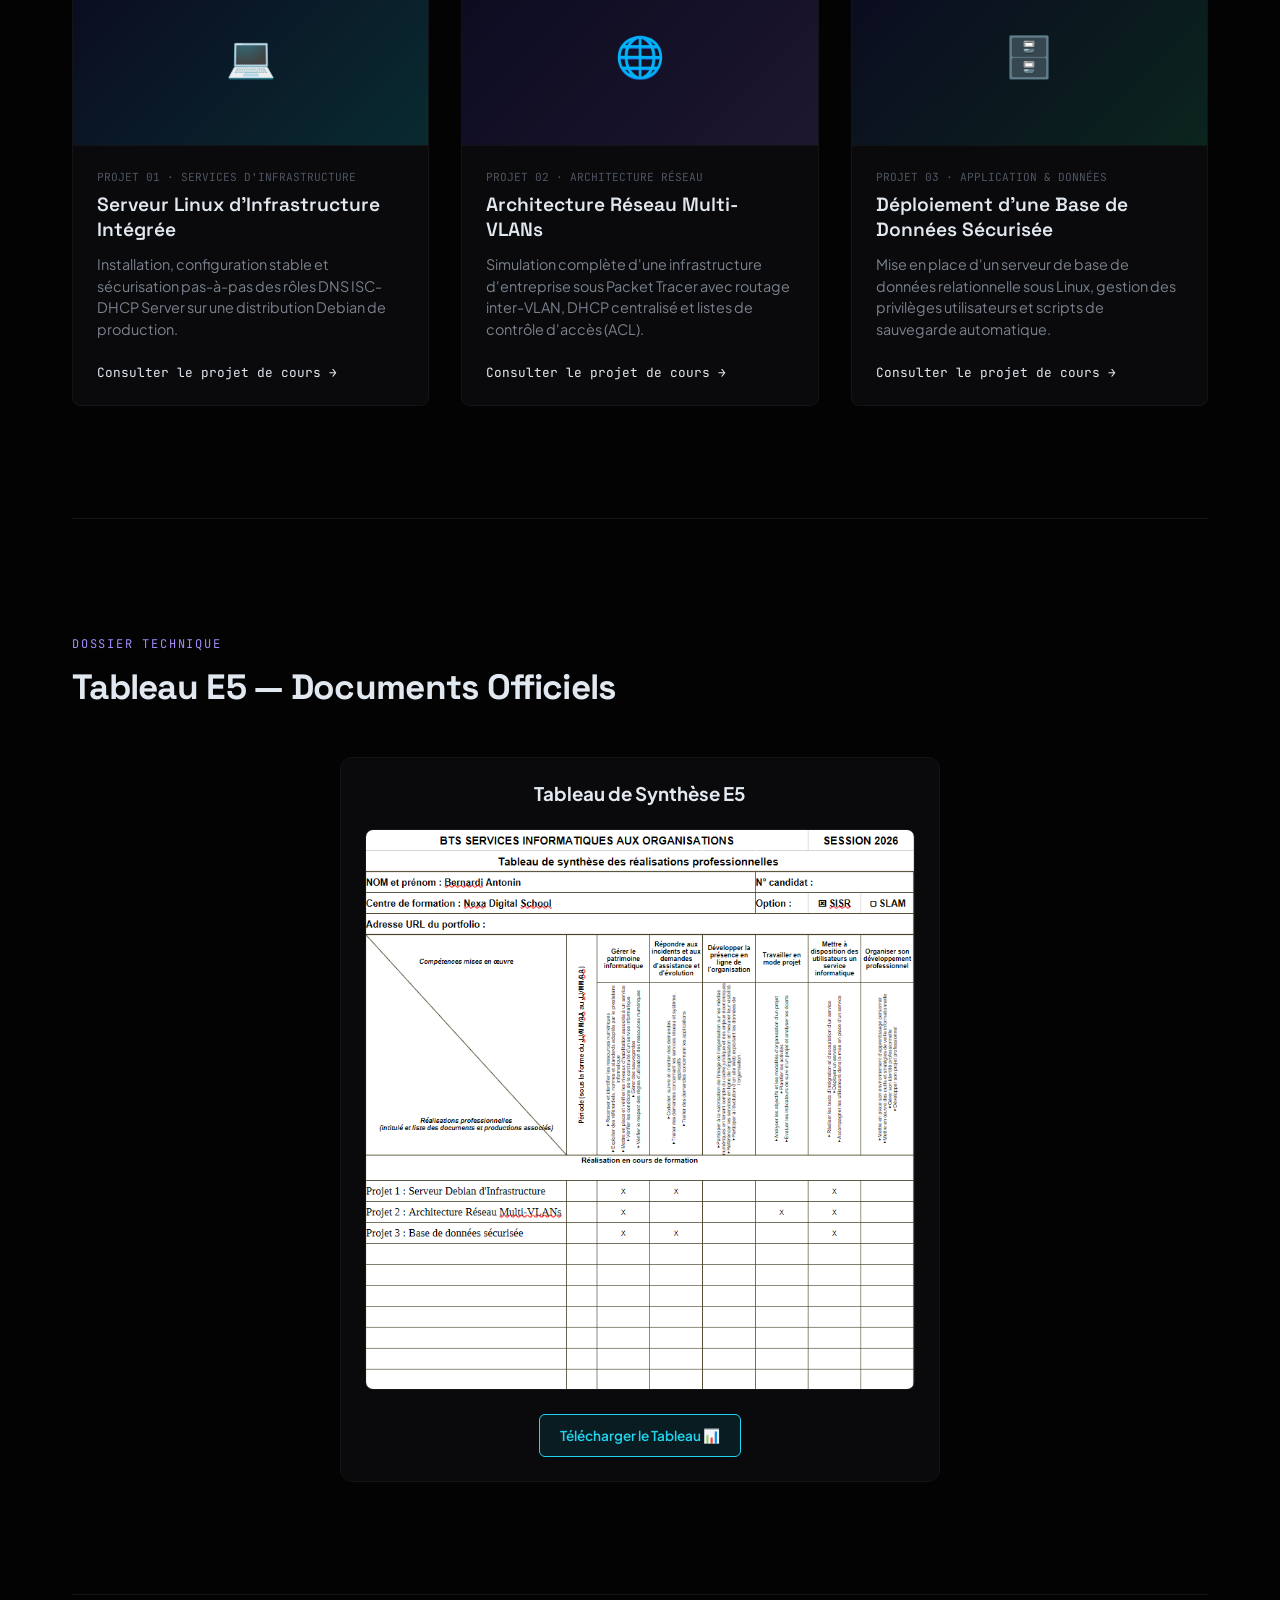
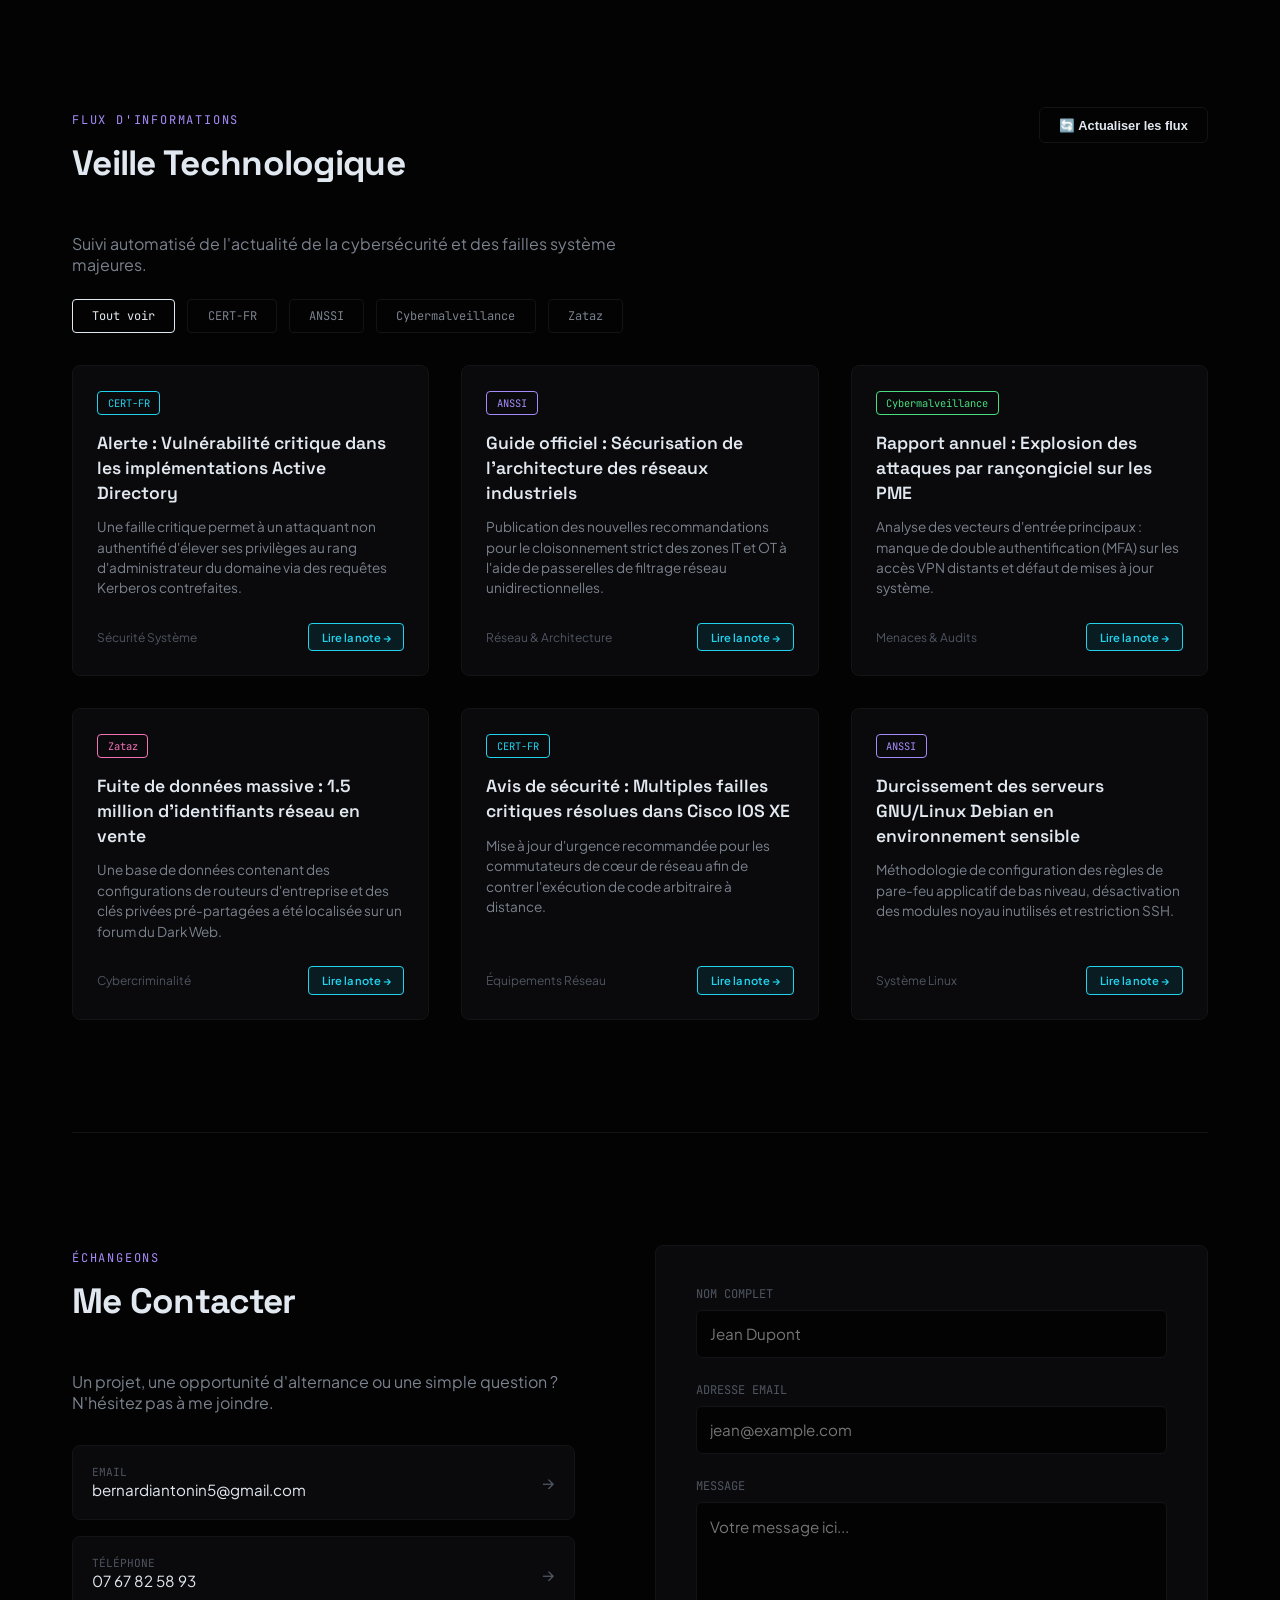
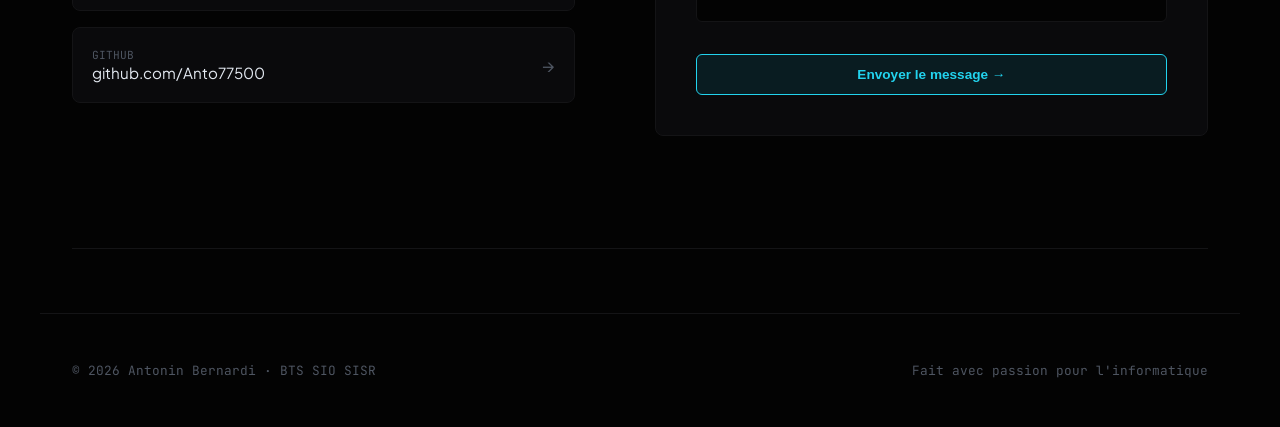
==== commit f3dfba06: "Update index.html" ====
--- a/index.html
+++ b/index.html
@@ -284,8 +284,8 @@
               <div class="contact-link-left"><span class="contact-link-lbl">Téléphone</span><span class="contact-link-val">07 67 82 58 93</span></div>
               <span class="contact-link-arrow">→</span>
             </a>
-            <a href="https://github.com/antoninbernardi" target="_blank" class="contact-link">
-              <div class="contact-link-left"><span class="contact-link-lbl">GitHub</span><span class="contact-link-val">github.com/antoninbernardi</span></div>
+            <a href="https://github.com/Anto77500" target="_blank" class="contact-link">
+              <div class="contact-link-left"><span class="contact-link-lbl">GitHub</span><span class="contact-link-val">github.com/Anto77500</span></div>
               <span class="contact-link-arrow">→</span>
             </a>
           </div>
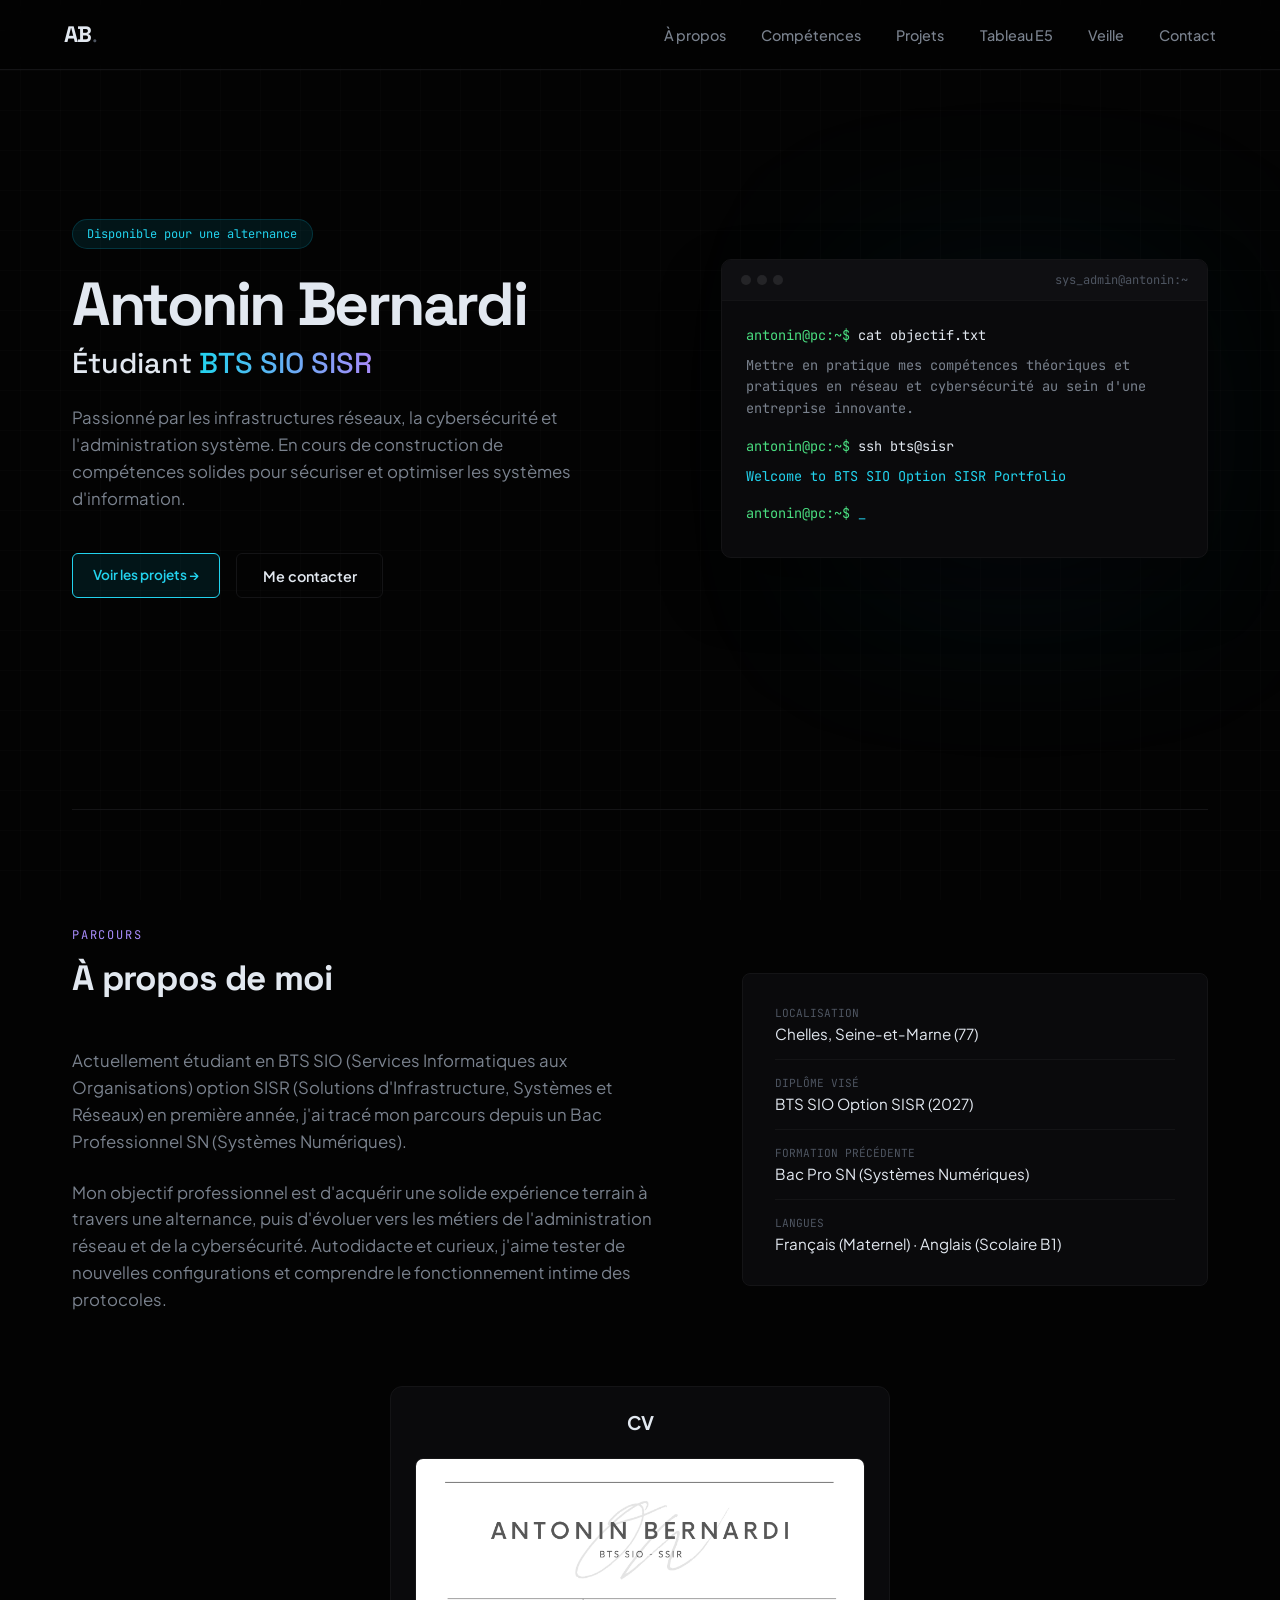
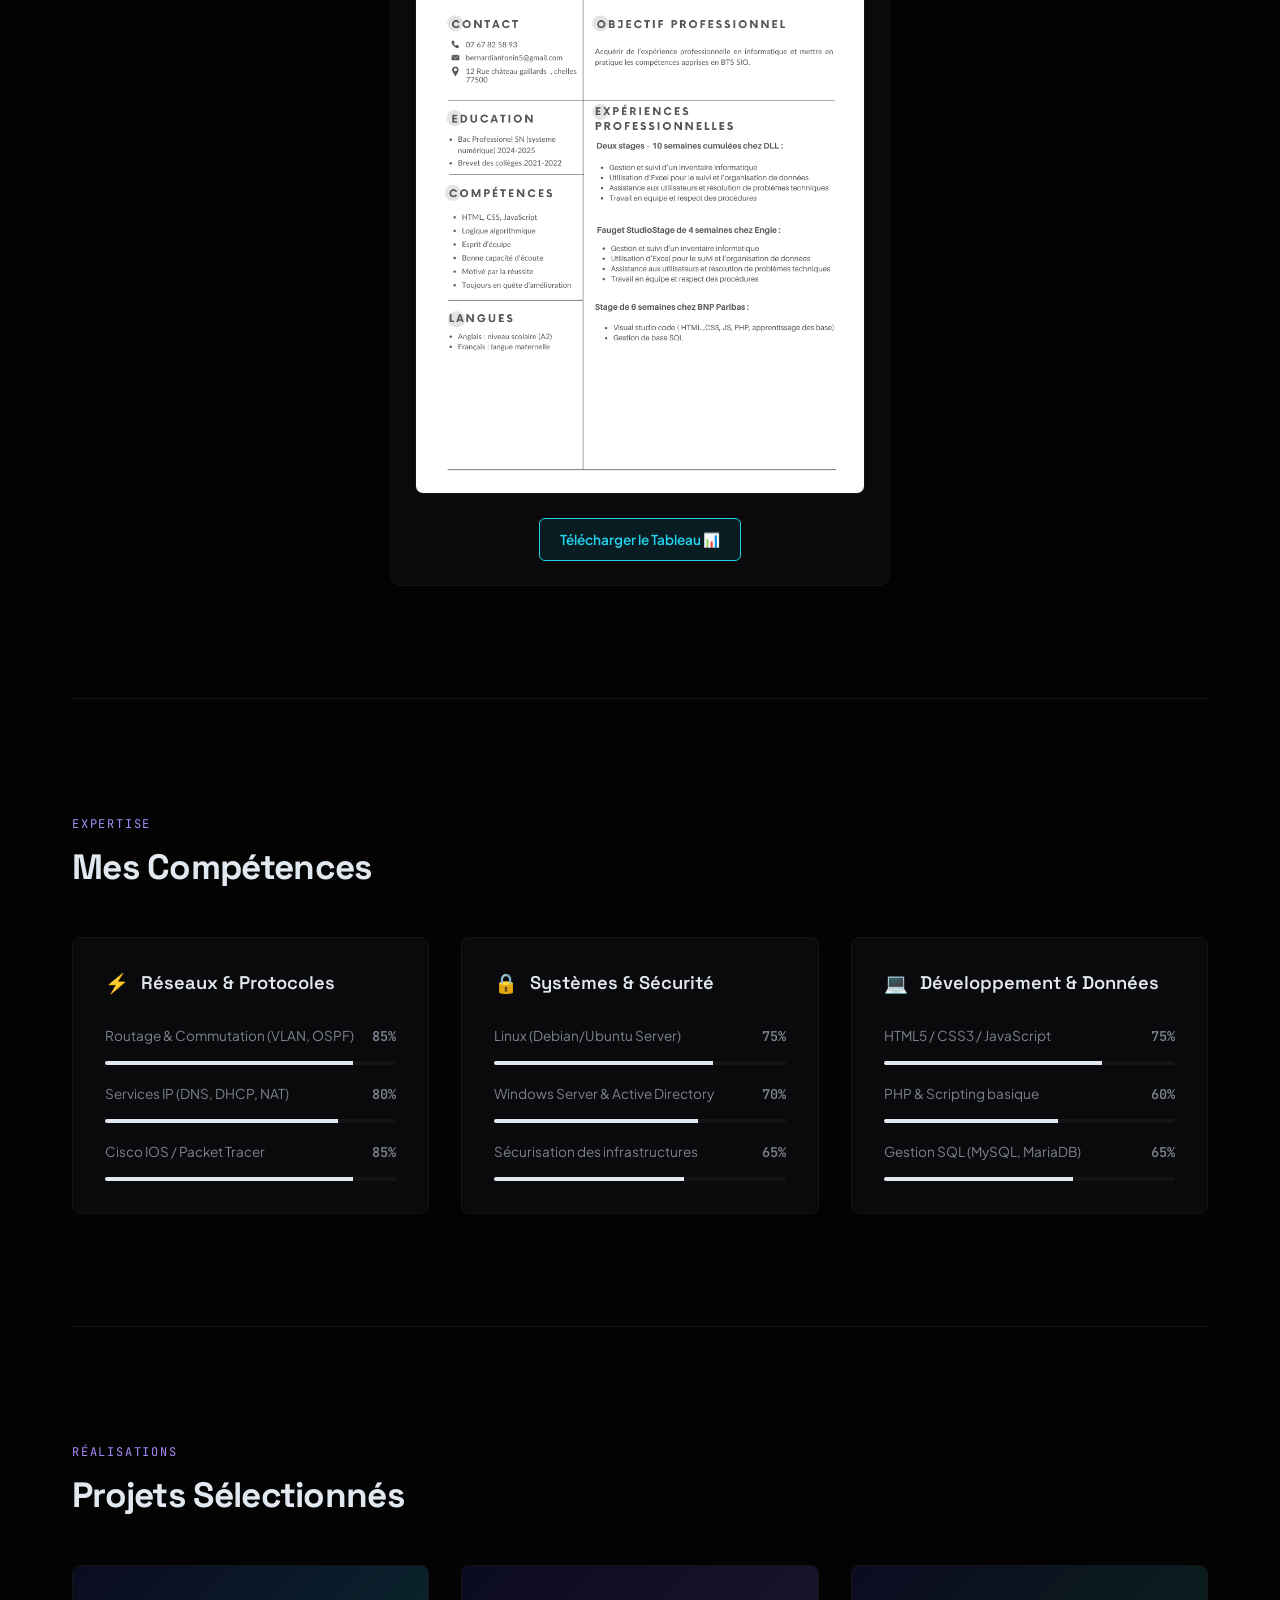
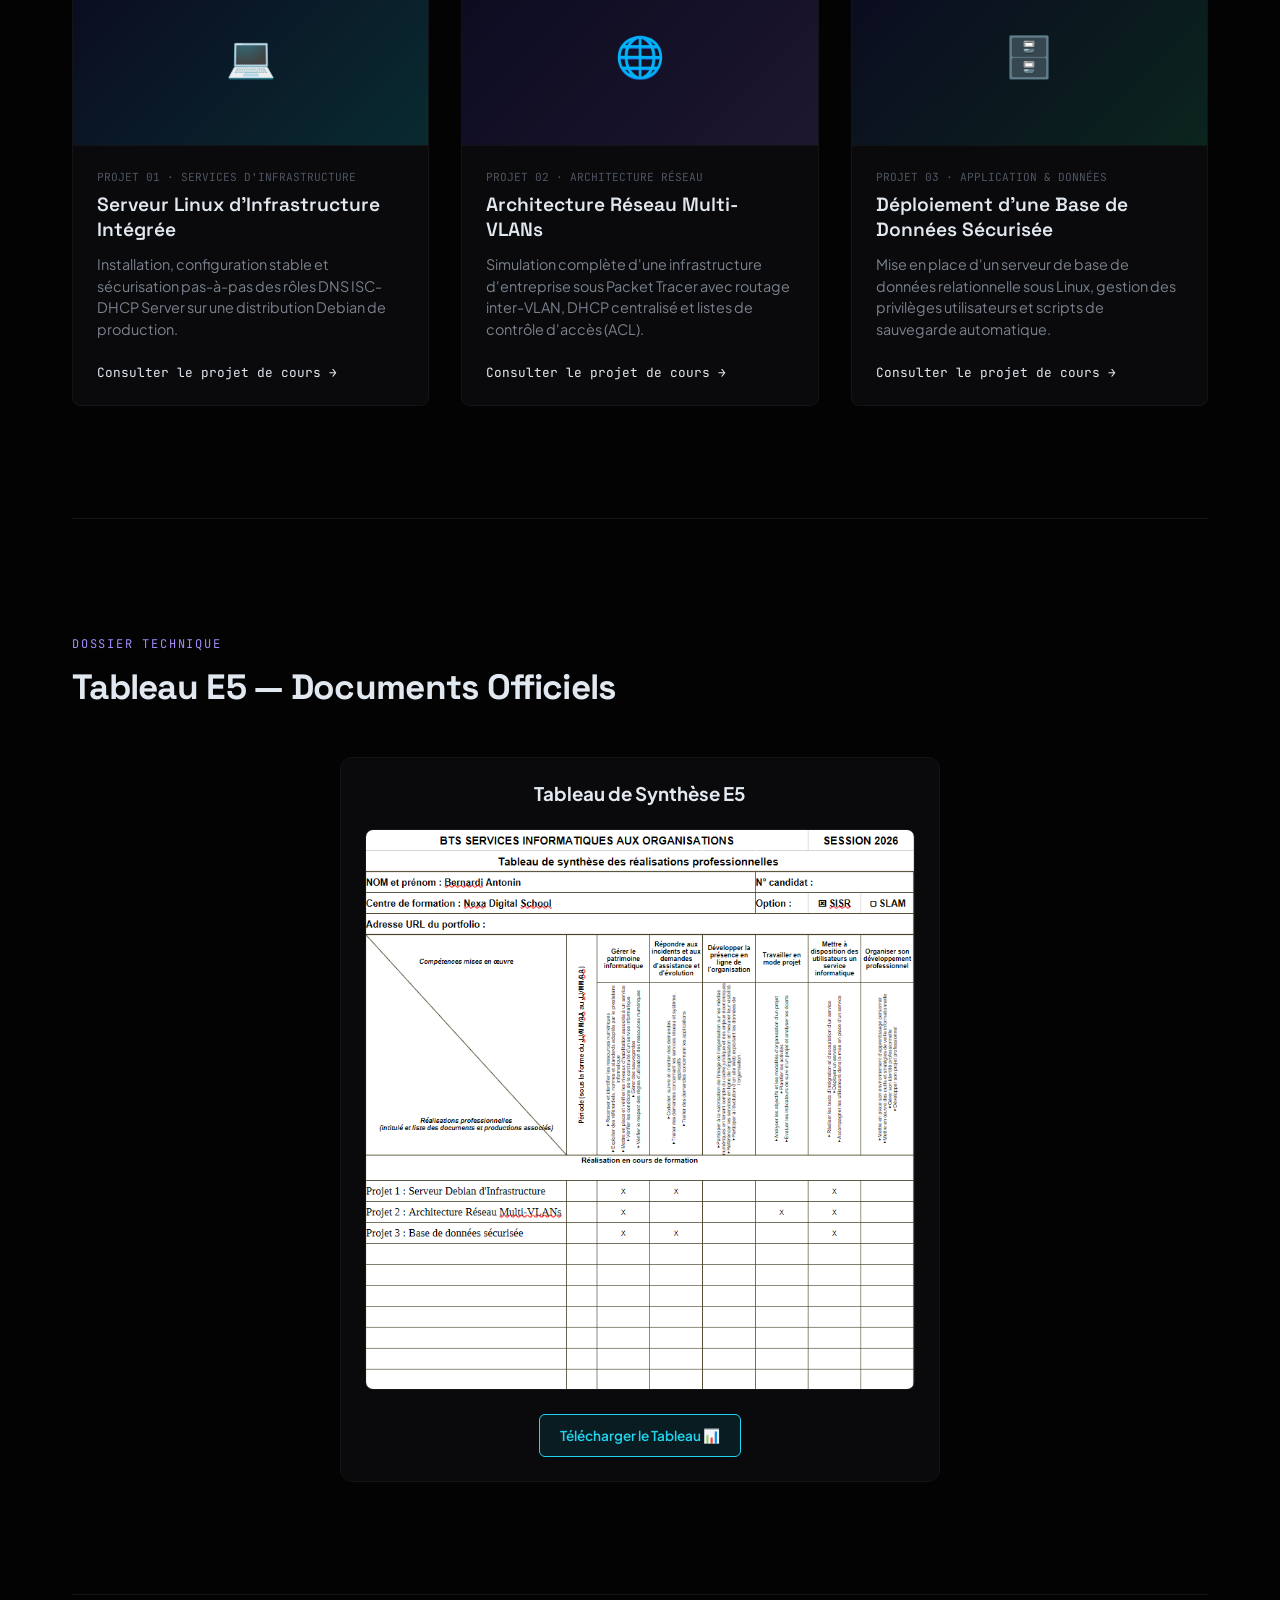
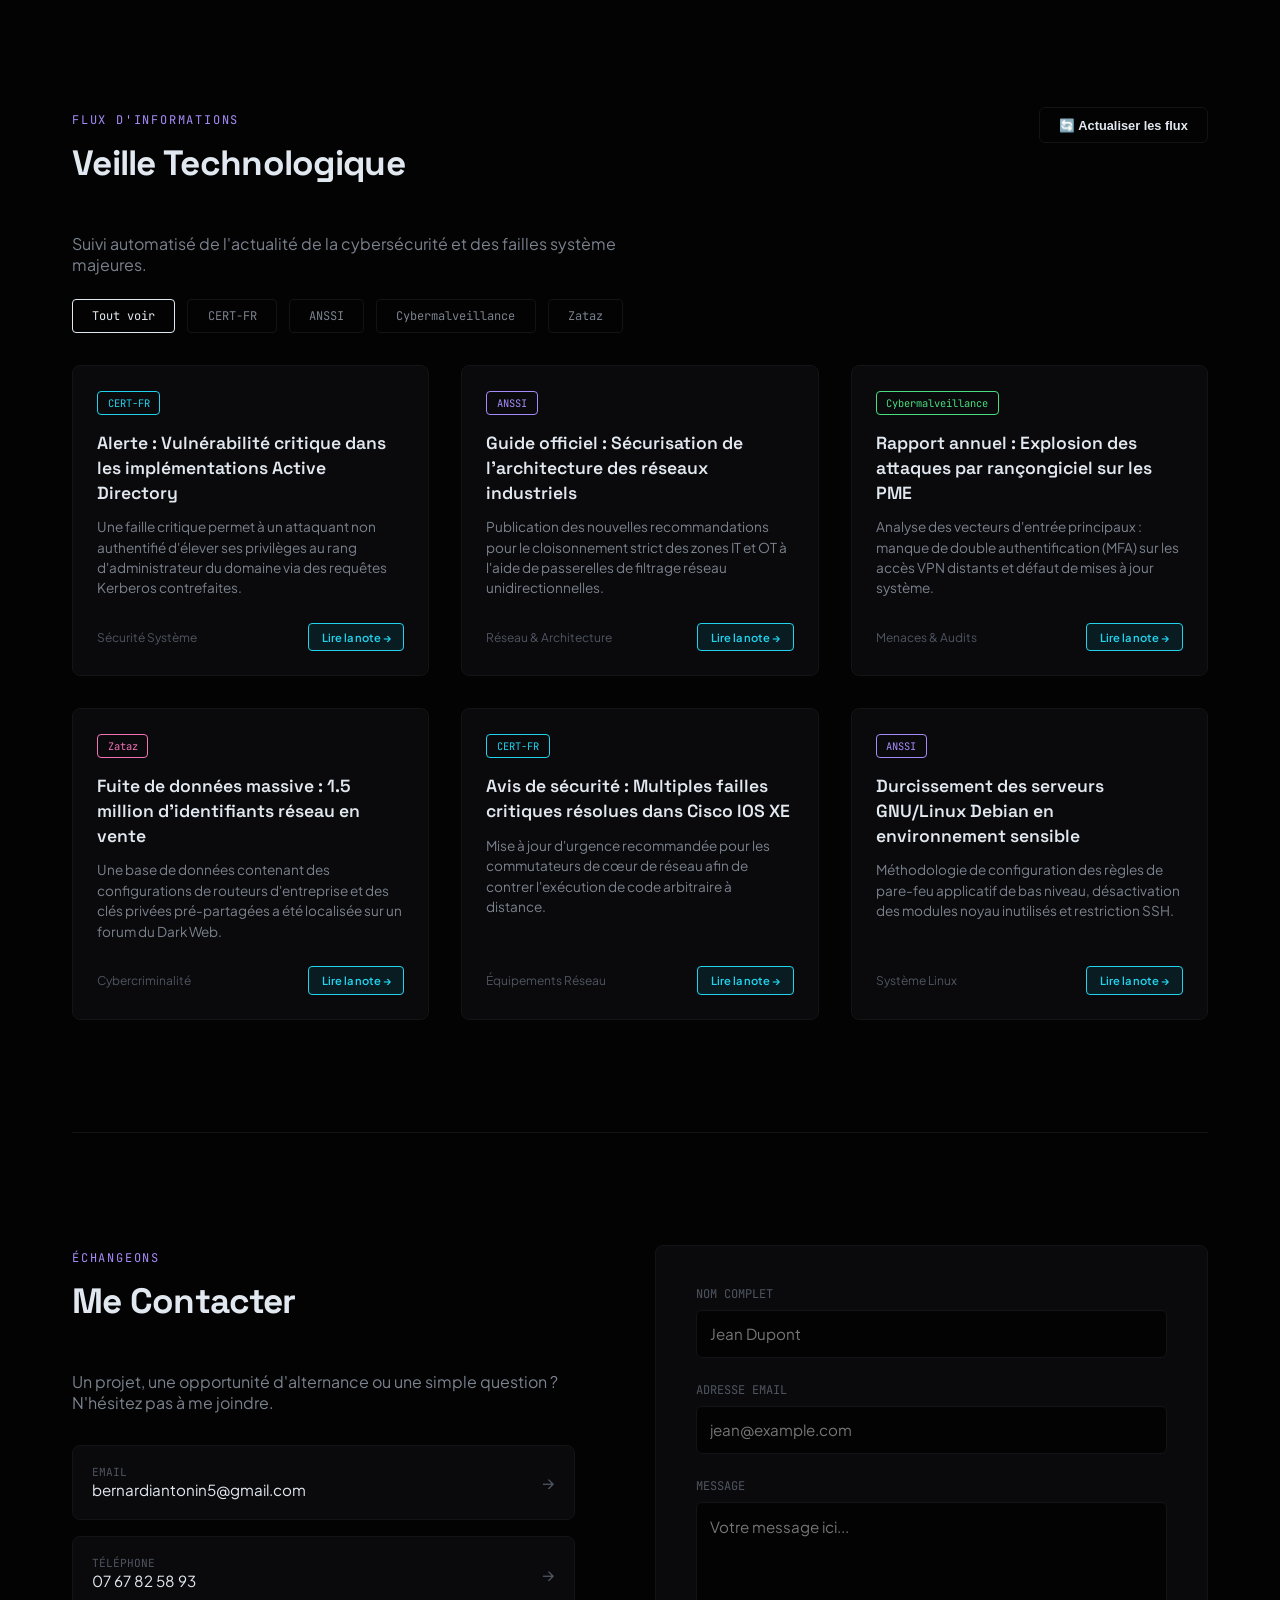
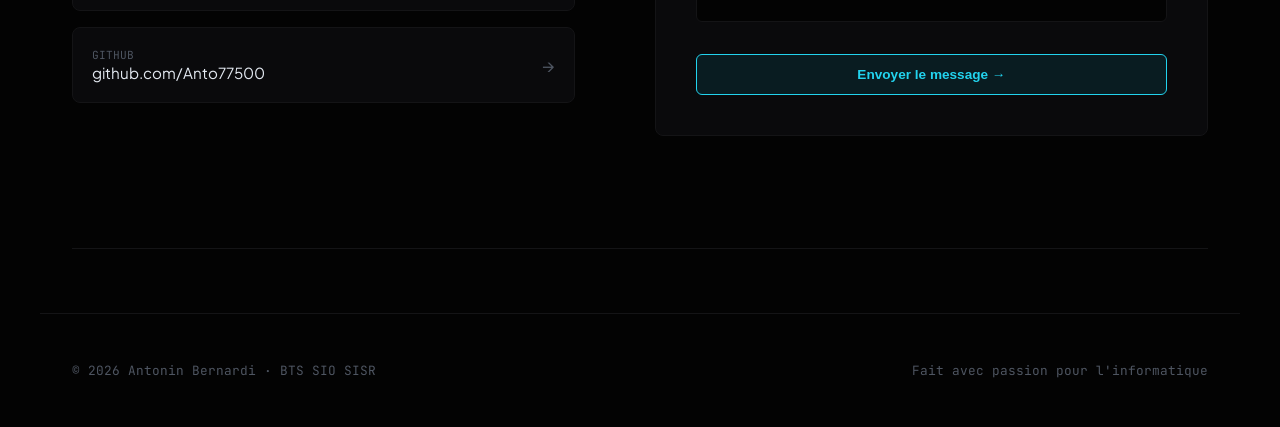
==== commit 9f798918: "Update index.html" ====
--- a/index.html
+++ b/index.html
@@ -106,7 +106,7 @@
                 <img src="Image CV.png" alt="Aperçu du CV" class="doc-img" />
               </a>
             </div>
-            <a href="Image CV.png" download="CV_Antonin_Bernardi.png" class="btn-primary">Télécharger le CV 📄</a>
+            <a href="Tableau de Synthèse AB.xlsm" download="Tableau_Synthese_E5.xlsm" class="btn-primary">Télécharger le Tableau 📊</a>
           </div>
         </div>
 
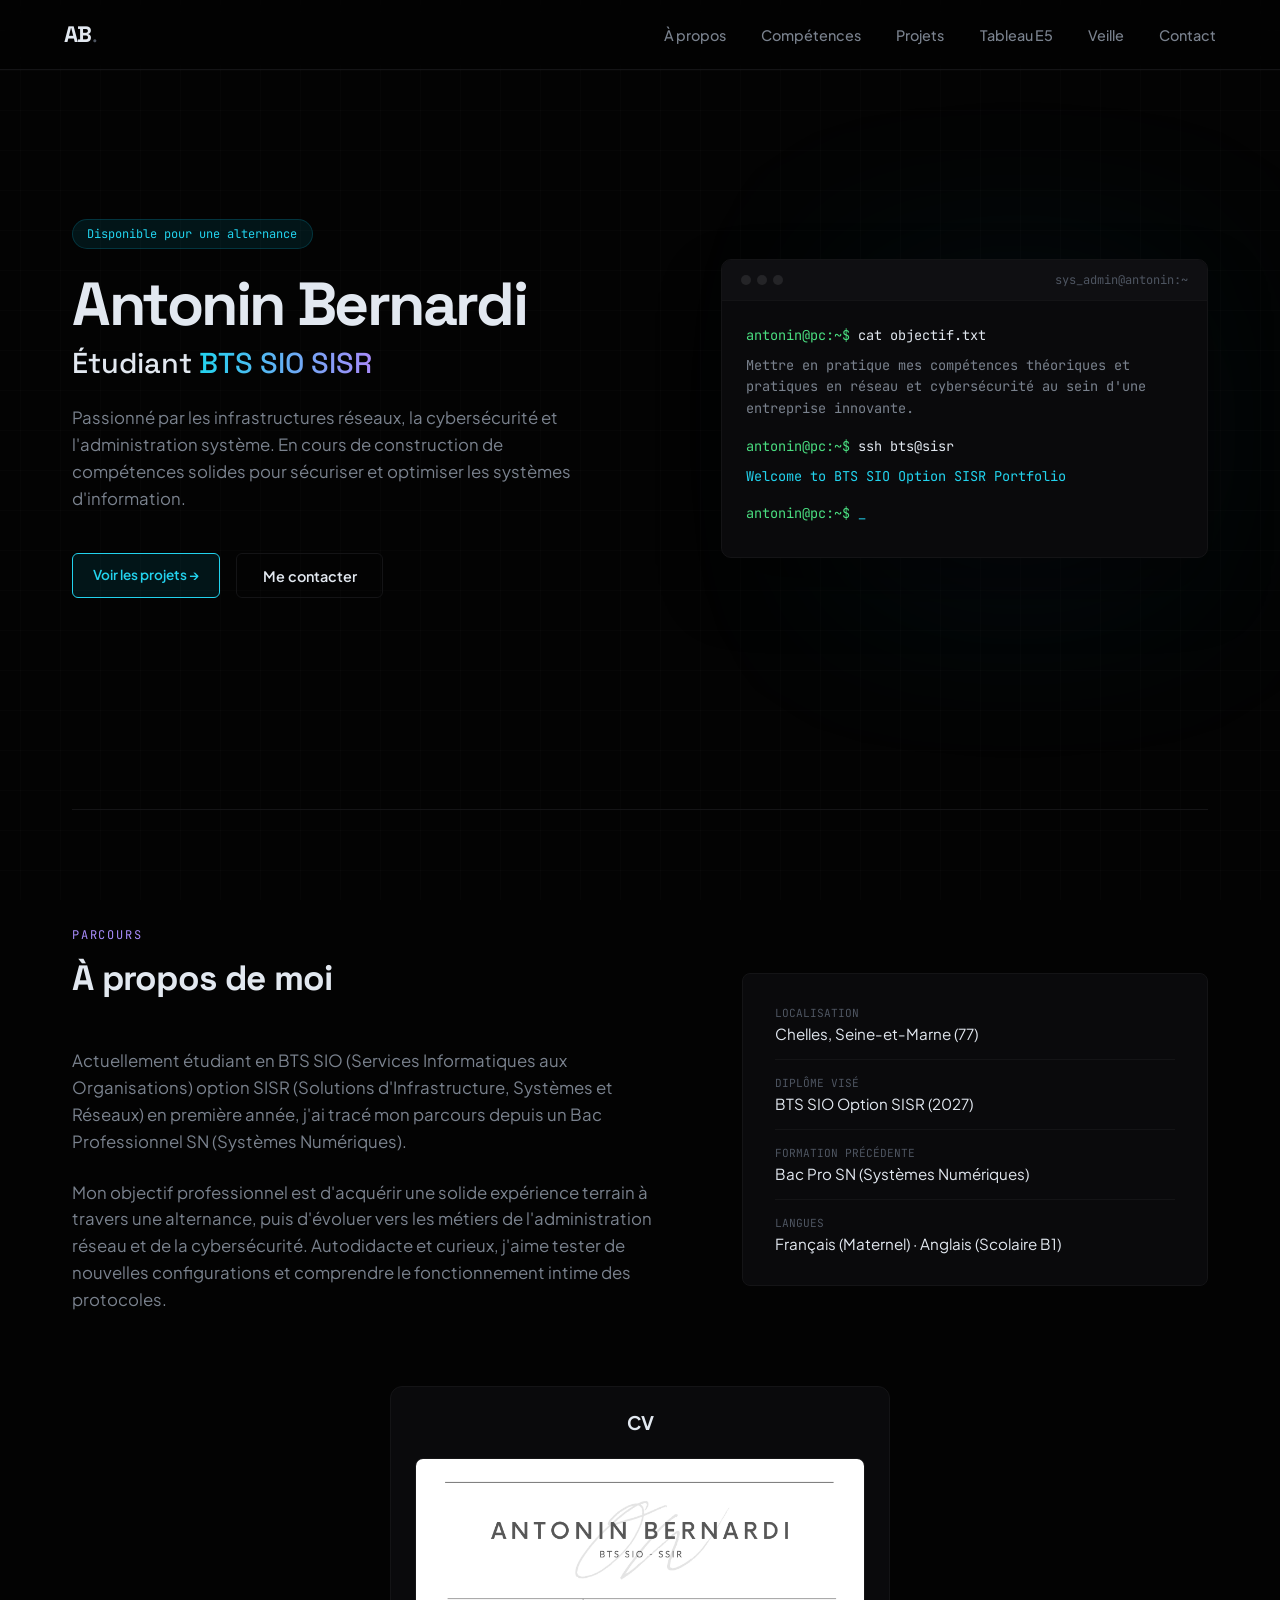
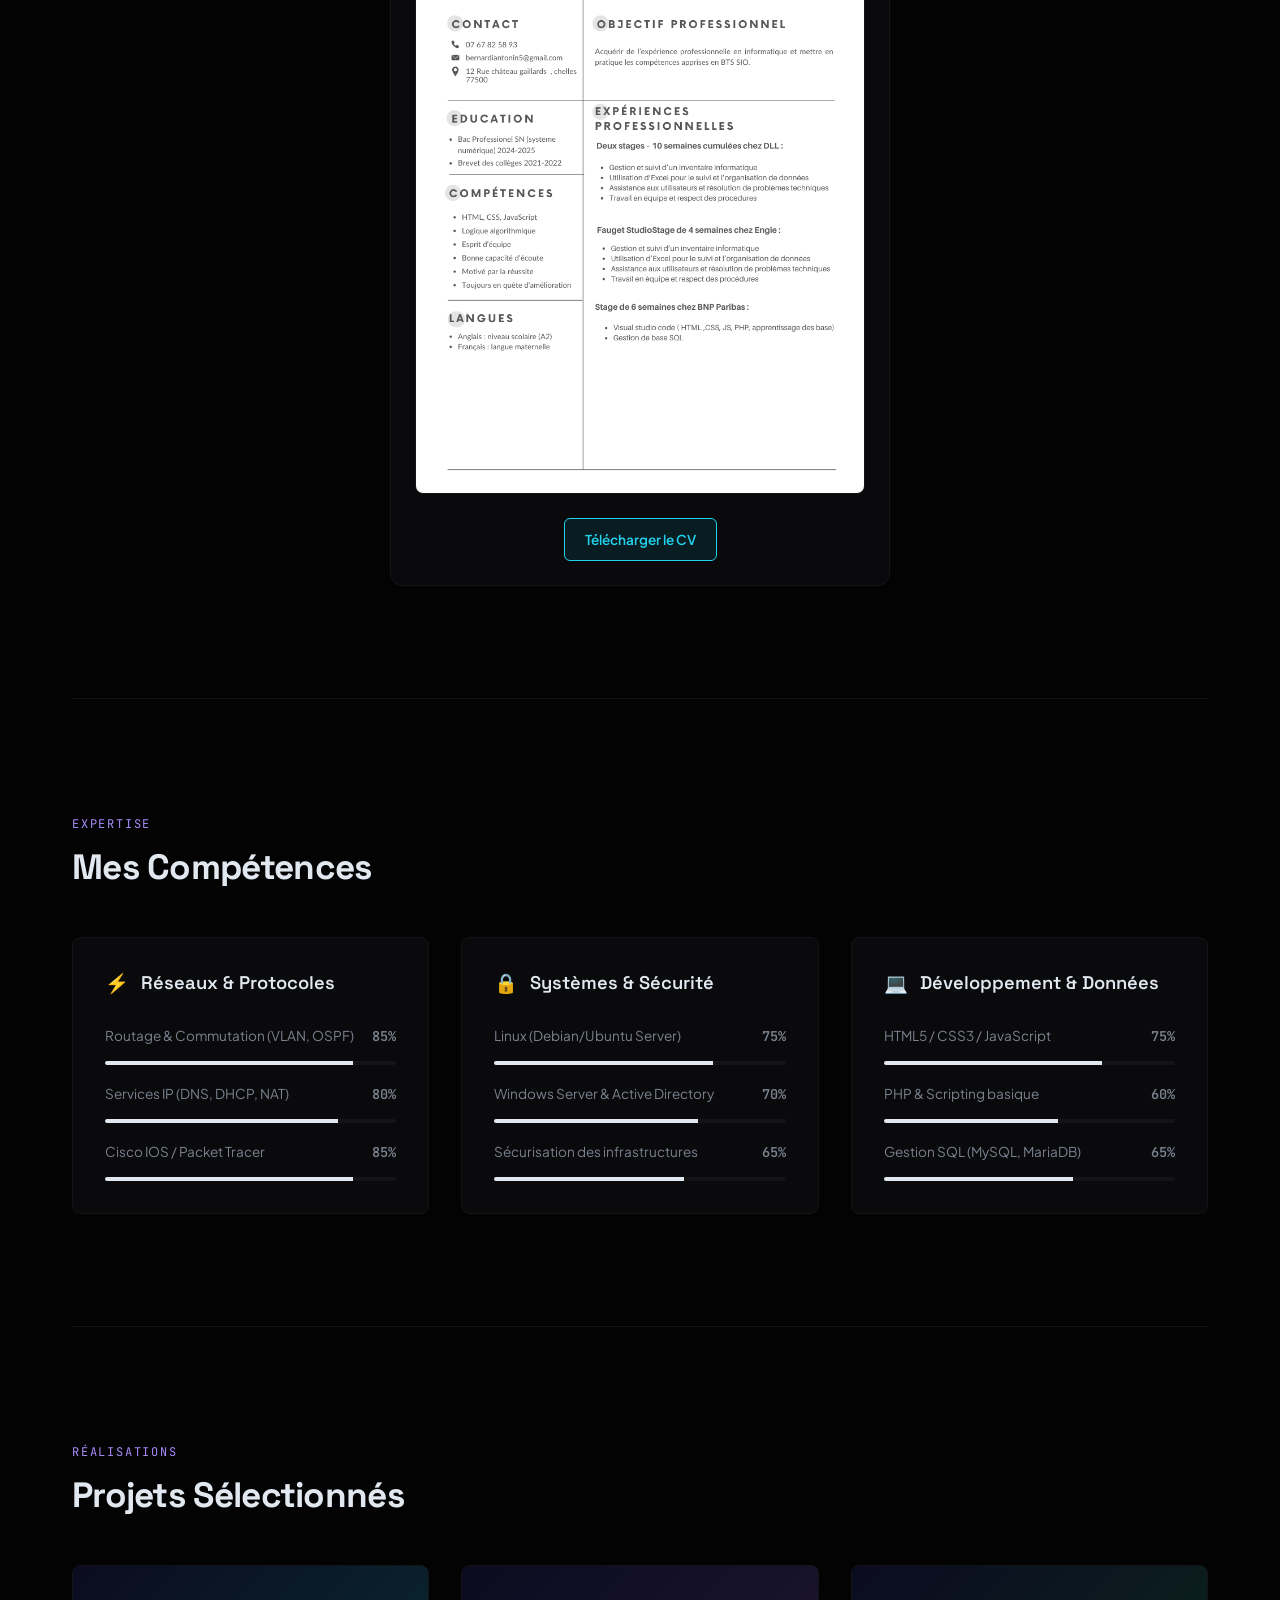
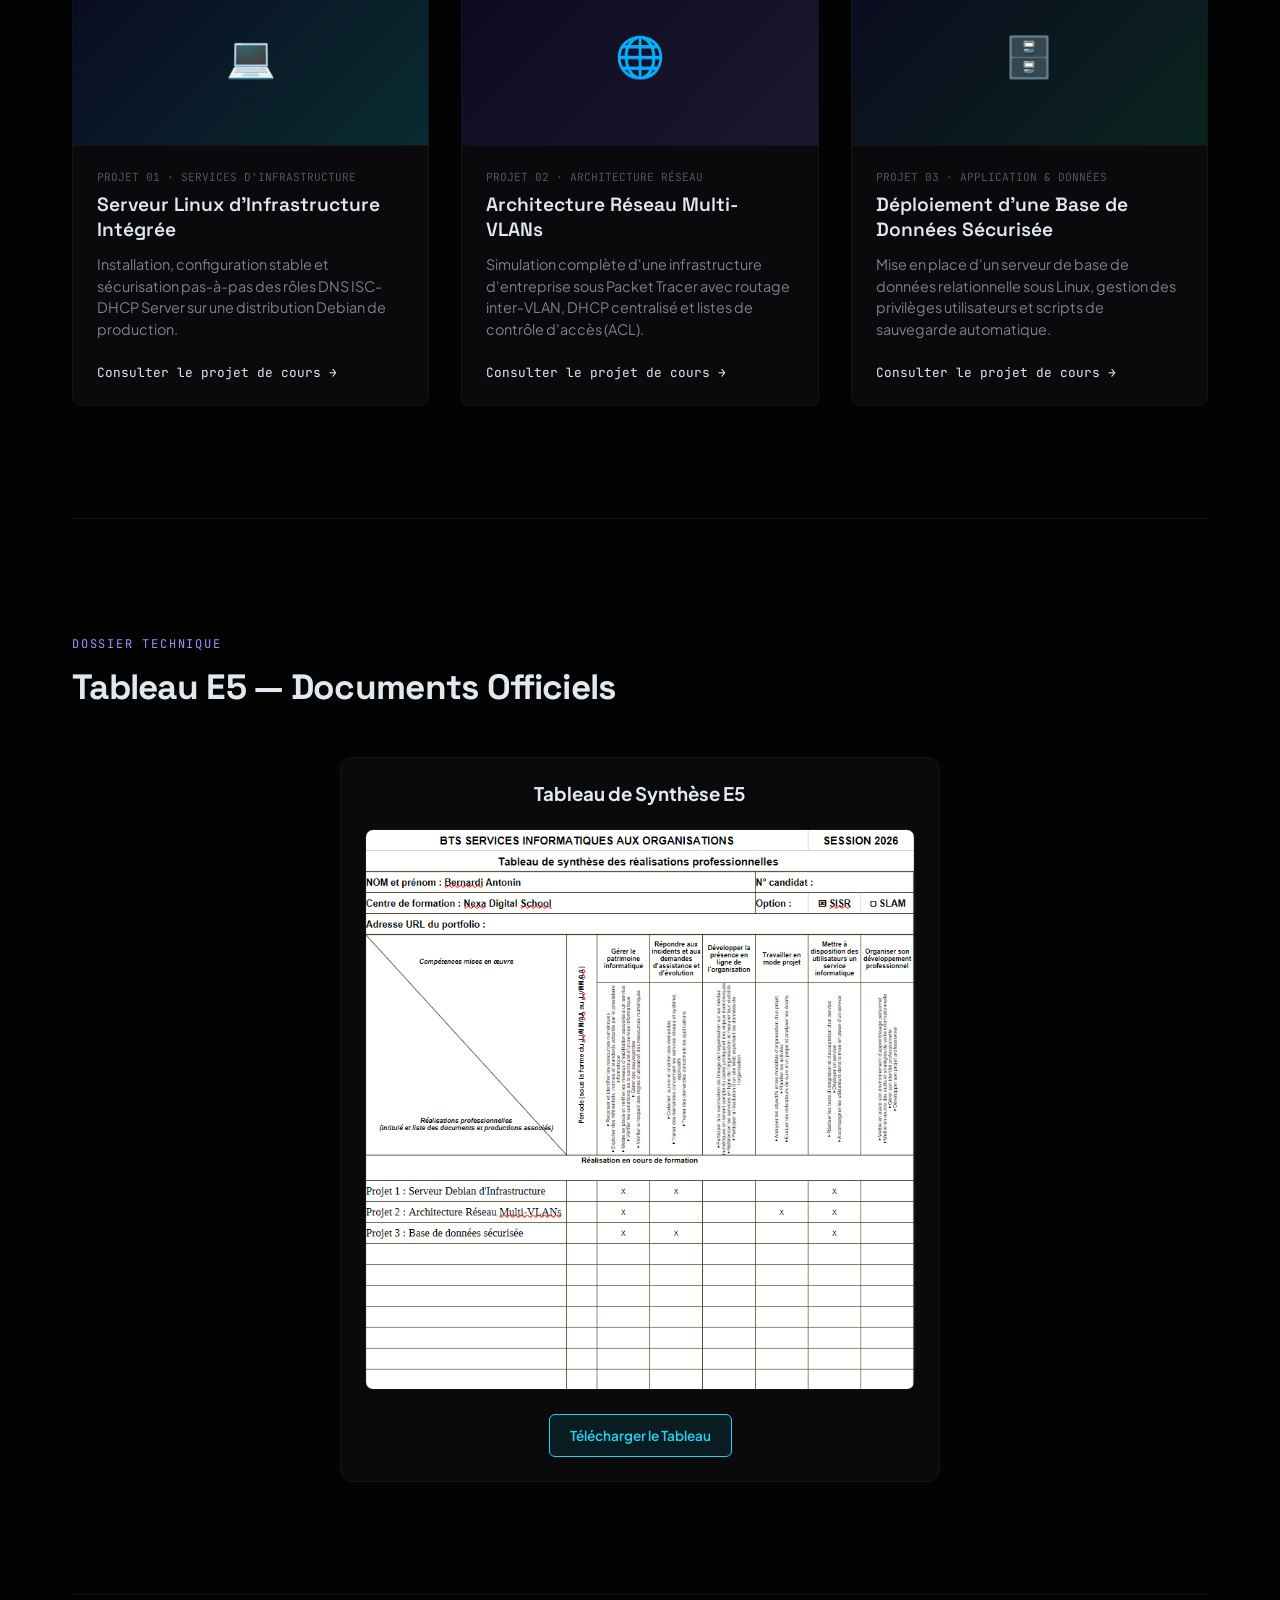
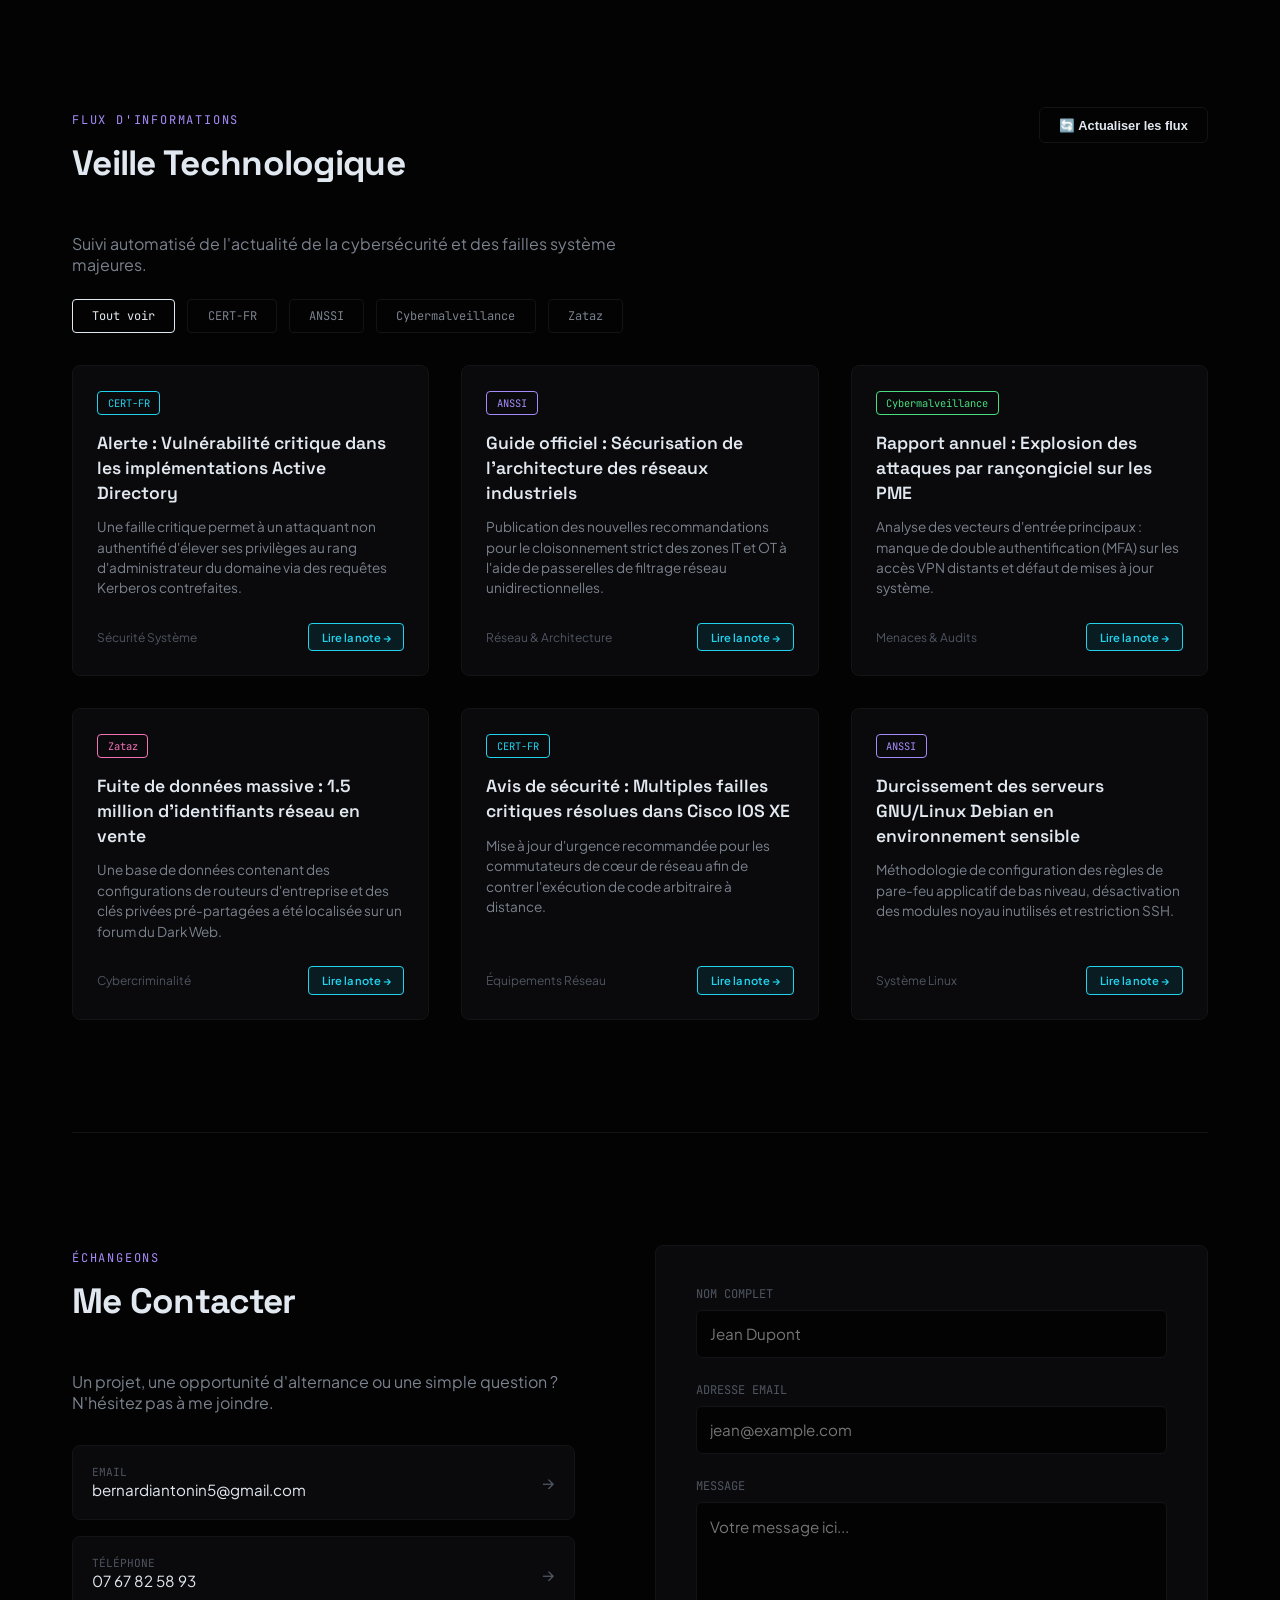
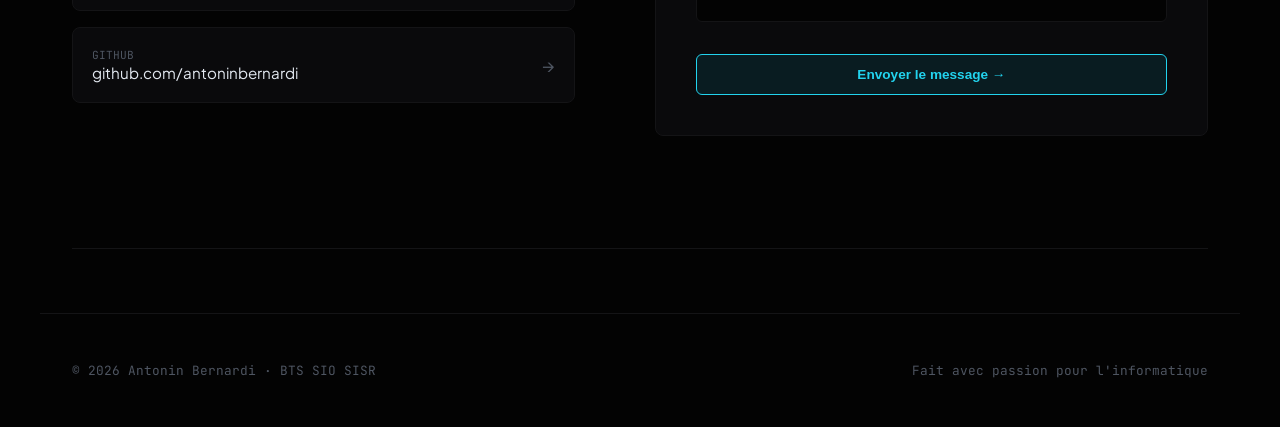
==== commit 49cb2621: "Update index.html" ====
--- a/index.html
+++ b/index.html
@@ -106,7 +106,8 @@
                 <img src="Image CV.png" alt="Aperçu du CV" class="doc-img" />
               </a>
             </div>
-            <a href="Tableau de Synthèse AB.xlsm" download="Tableau_Synthese_E5.xlsm" class="btn-primary">Télécharger le Tableau 📊</a>
+            <!-- CORRECTION DU LIEN CV ICI -->
+            <a href="Antonin Bernardi CV.pdf" download="Antonin_Bernardi_CV.pdf" class="btn-primary">Télécharger le CV</a>
           </div>
         </div>
 
@@ -238,7 +239,8 @@
                 <img src="Image Tableau de Synthése.png" alt="Aperçu du Tableau" class="doc-img" />
               </a>
             </div>
-            <a href="Image Tableau de Synthése.png" download="Tableau_Synthese.png" class="btn-primary">Télécharger le Tableau 📊</a>
+            <!-- CORRECTION DU LIEN TABLEAU ICI -->
+            <a href="Tableau de Synthèse AB.xlsm" download="Tableau_Synthese_E5.xlsm" class="btn-primary">Télécharger le Tableau</a>
           </div>
 
         </div>
@@ -284,8 +286,8 @@
               <div class="contact-link-left"><span class="contact-link-lbl">Téléphone</span><span class="contact-link-val">07 67 82 58 93</span></div>
               <span class="contact-link-arrow">→</span>
             </a>
-            <a href="https://github.com/Anto77500" target="_blank" class="contact-link">
-              <div class="contact-link-left"><span class="contact-link-lbl">GitHub</span><span class="contact-link-val">github.com/Anto77500</span></div>
+            <a href="https://github.com/antoninbernardi" target="_blank" class="contact-link">
+              <div class="contact-link-left"><span class="contact-link-lbl">GitHub</span><span class="contact-link-val">github.com/antoninbernardi</span></div>
               <span class="contact-link-arrow">→</span>
             </a>
           </div>
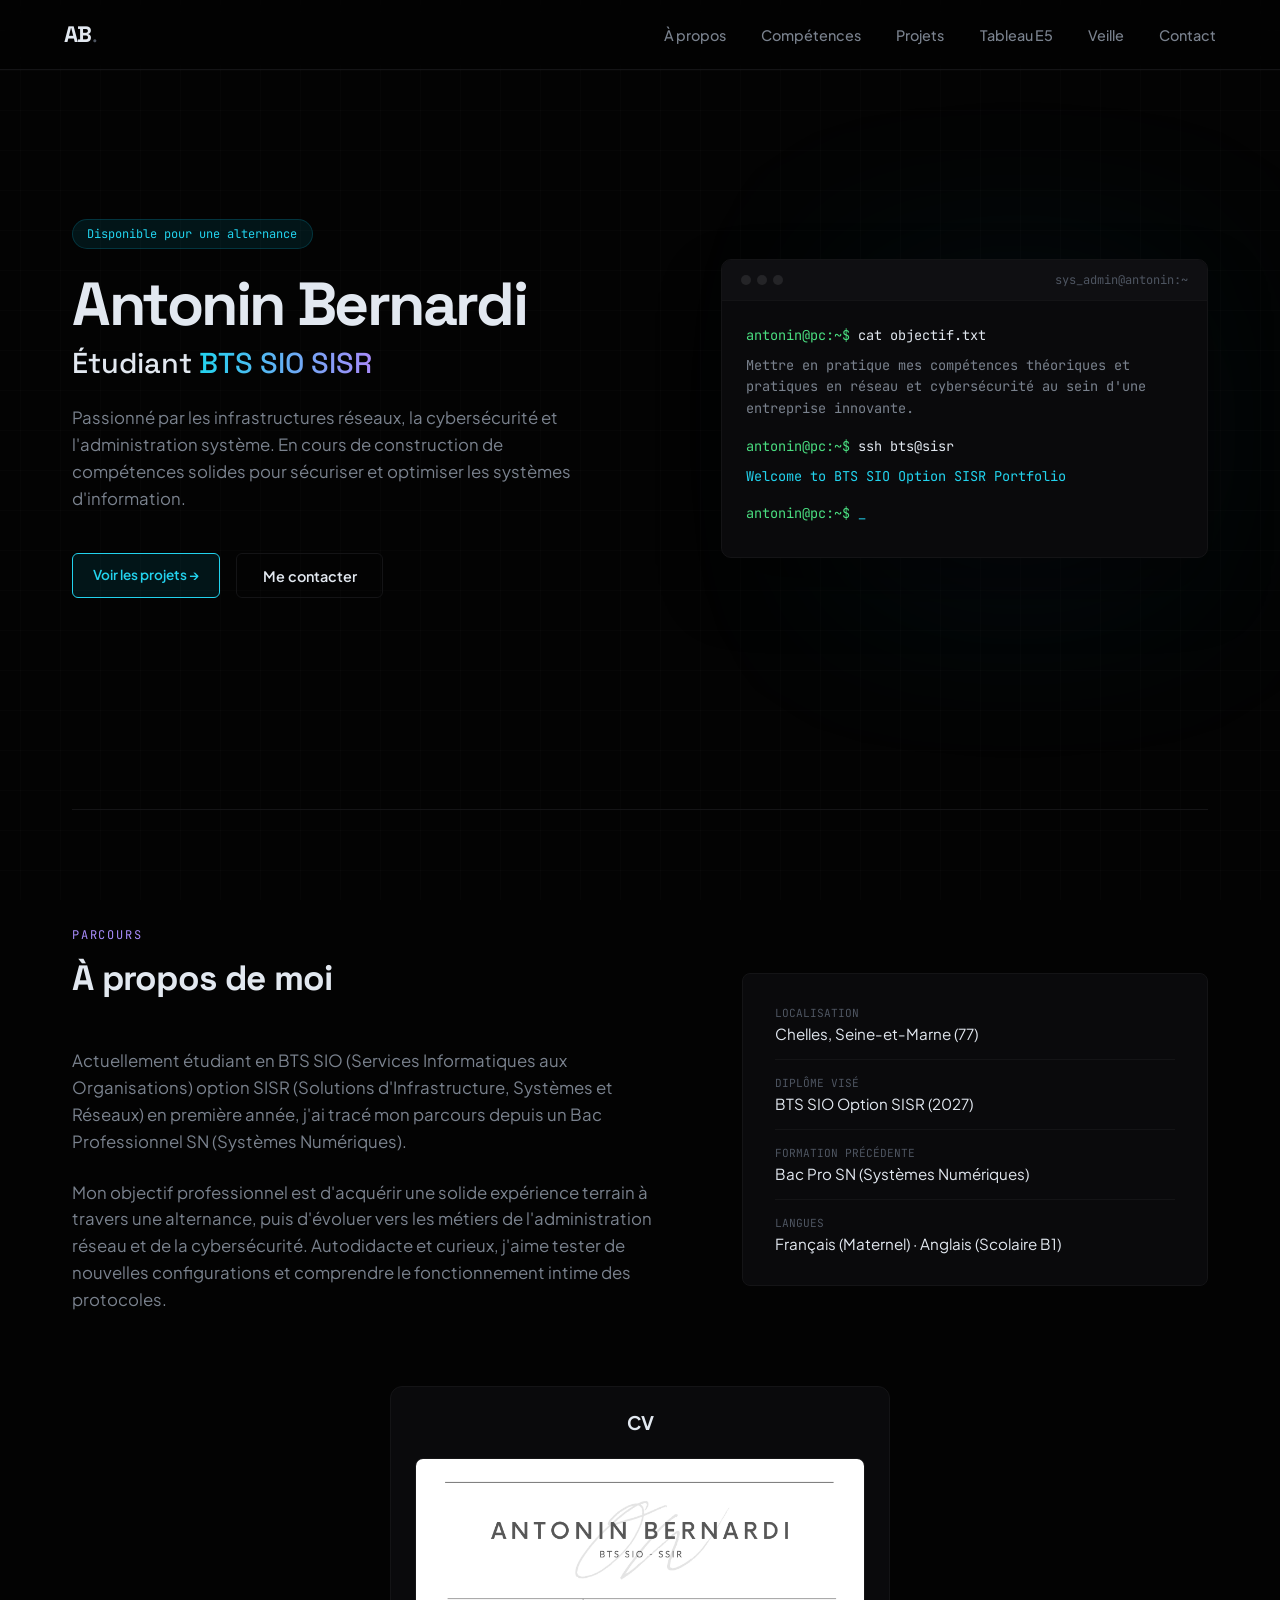
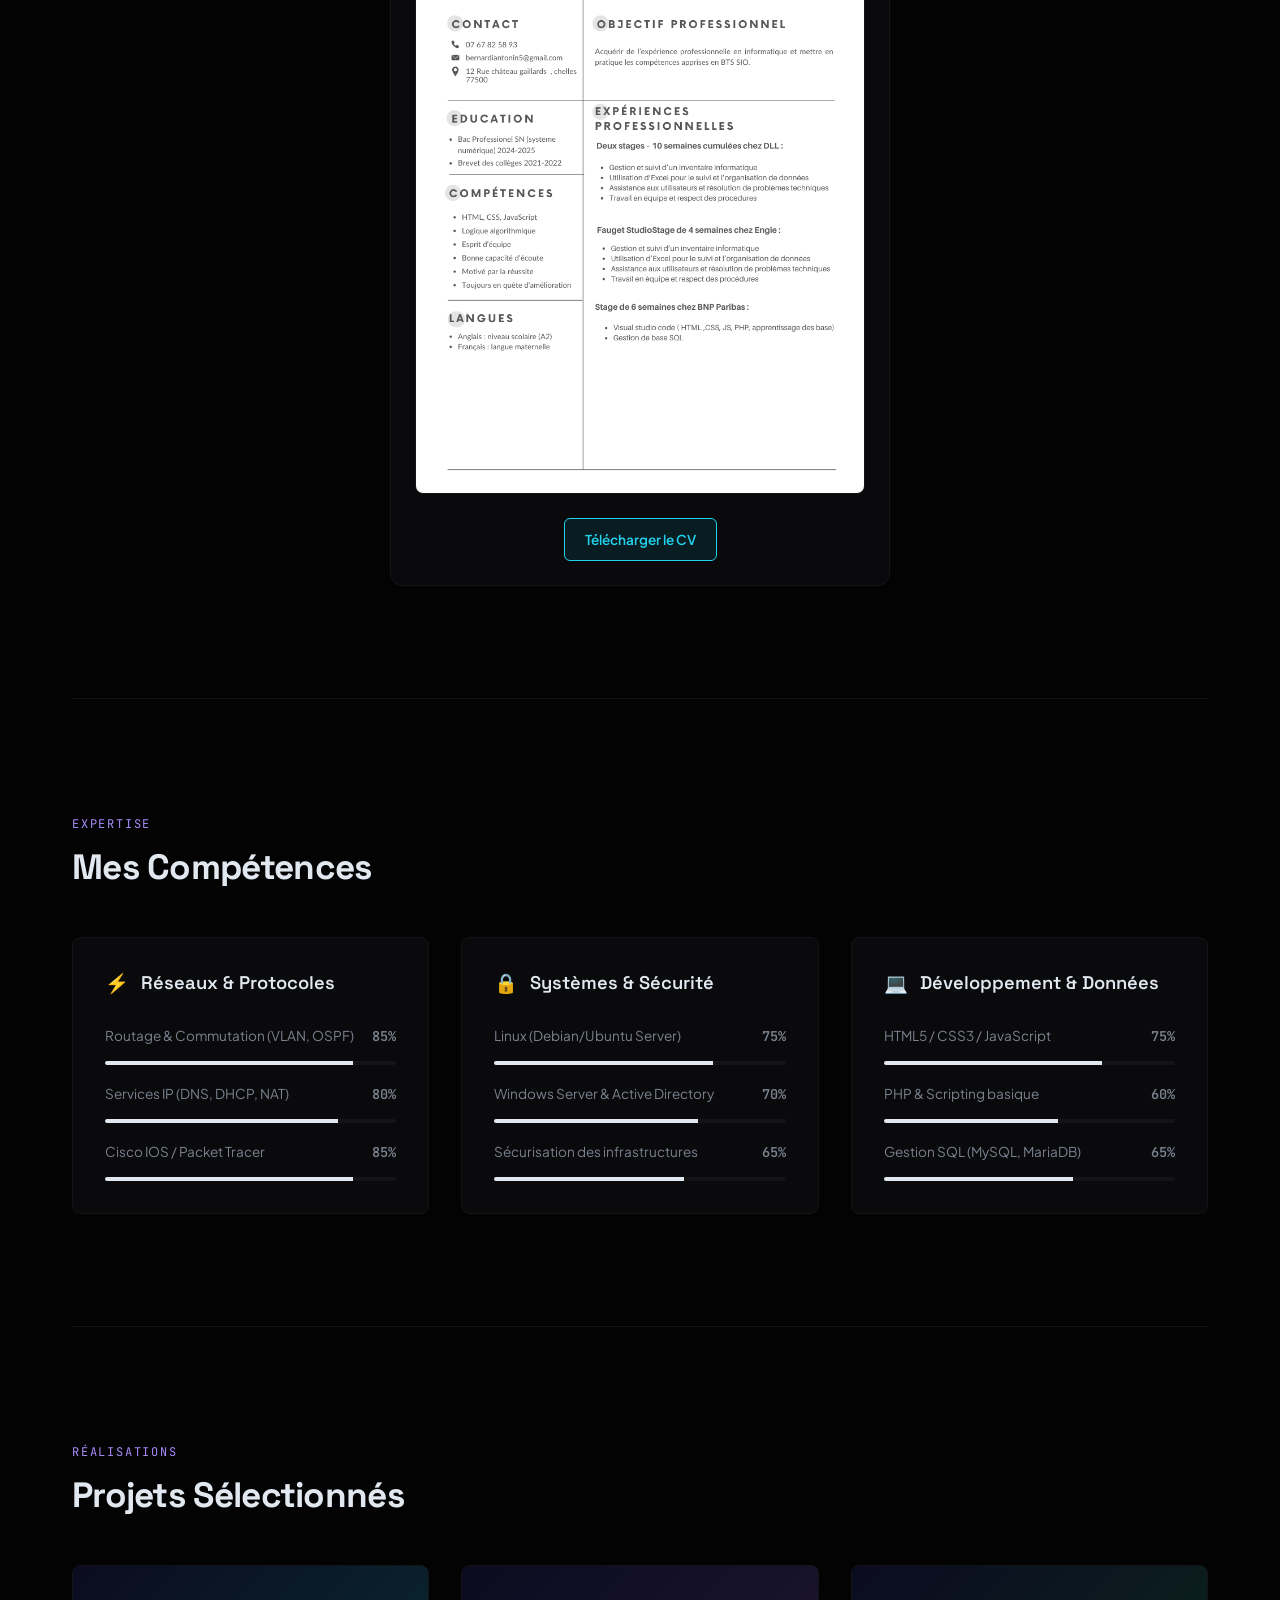
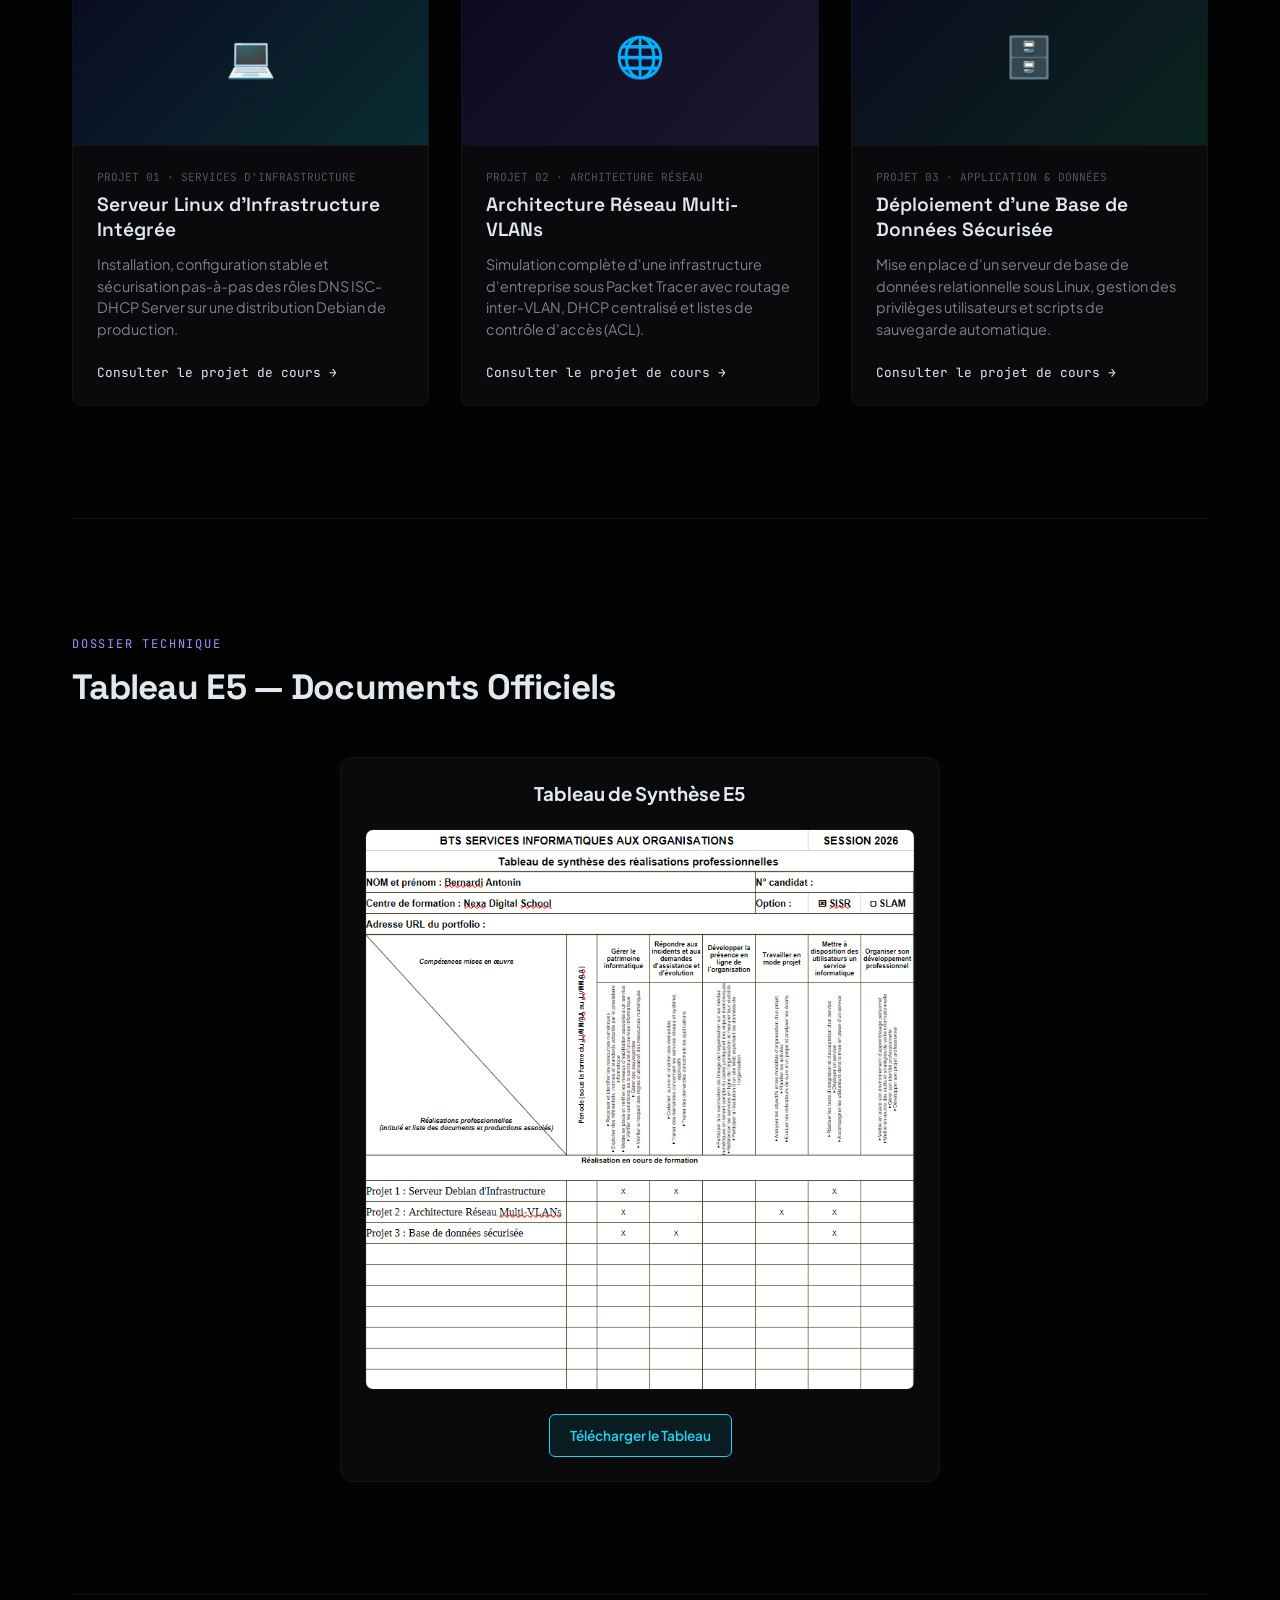
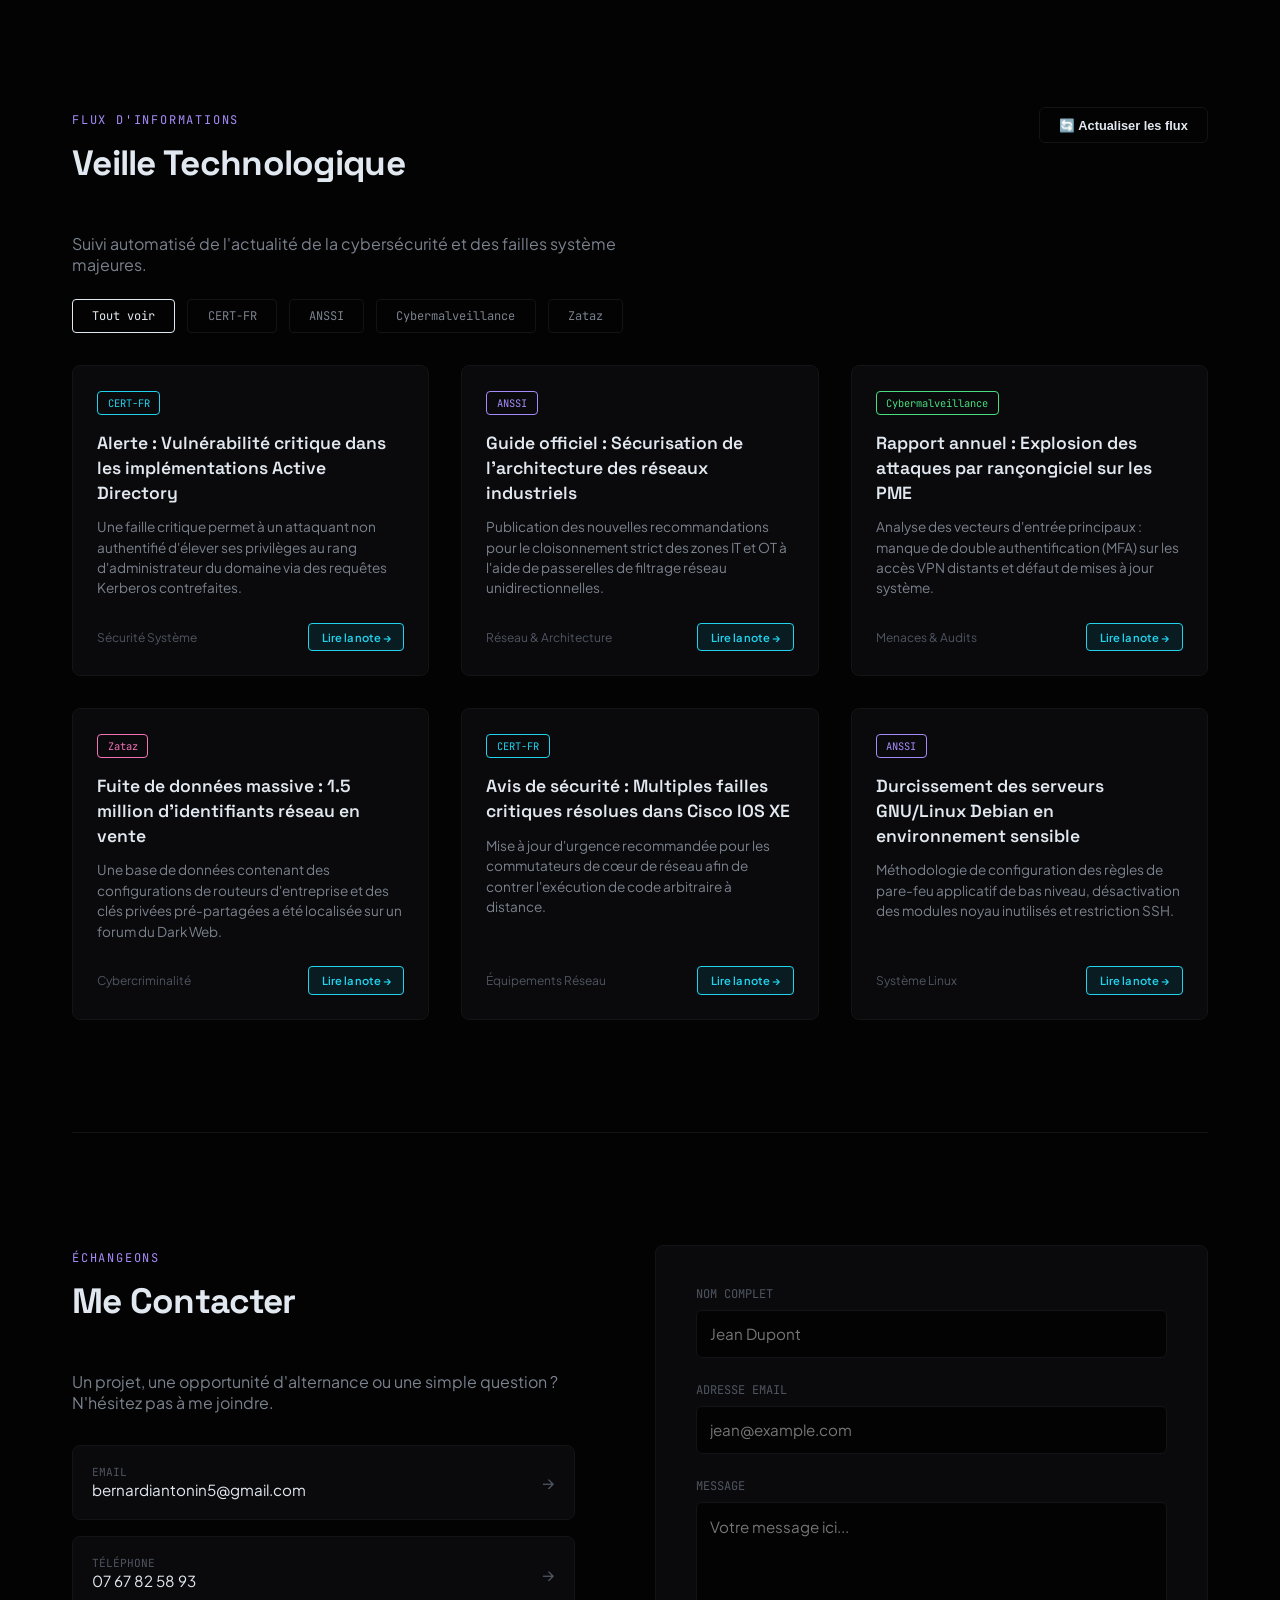
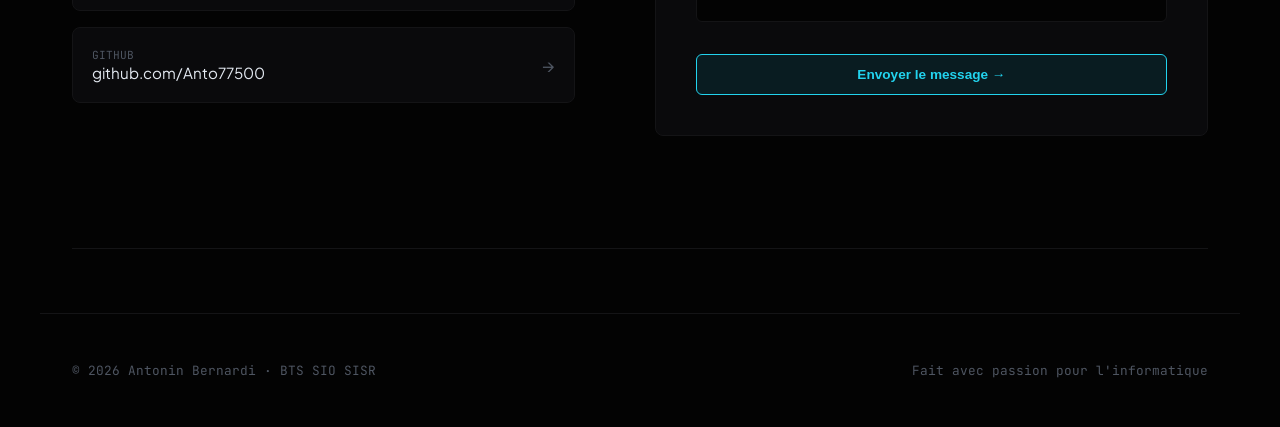
==== commit 408d9dc3: "Update index.html" ====
--- a/index.html
+++ b/index.html
@@ -286,8 +286,8 @@
               <div class="contact-link-left"><span class="contact-link-lbl">Téléphone</span><span class="contact-link-val">07 67 82 58 93</span></div>
               <span class="contact-link-arrow">→</span>
             </a>
-            <a href="https://github.com/antoninbernardi" target="_blank" class="contact-link">
-              <div class="contact-link-left"><span class="contact-link-lbl">GitHub</span><span class="contact-link-val">github.com/antoninbernardi</span></div>
+            <a href="https://github.com/Anto77500" target="_blank" class="contact-link">
+              <div class="contact-link-left"><span class="contact-link-lbl">GitHub</span><span class="contact-link-val">github.com/Anto77500</span></div>
               <span class="contact-link-arrow">→</span>
             </a>
           </div>
